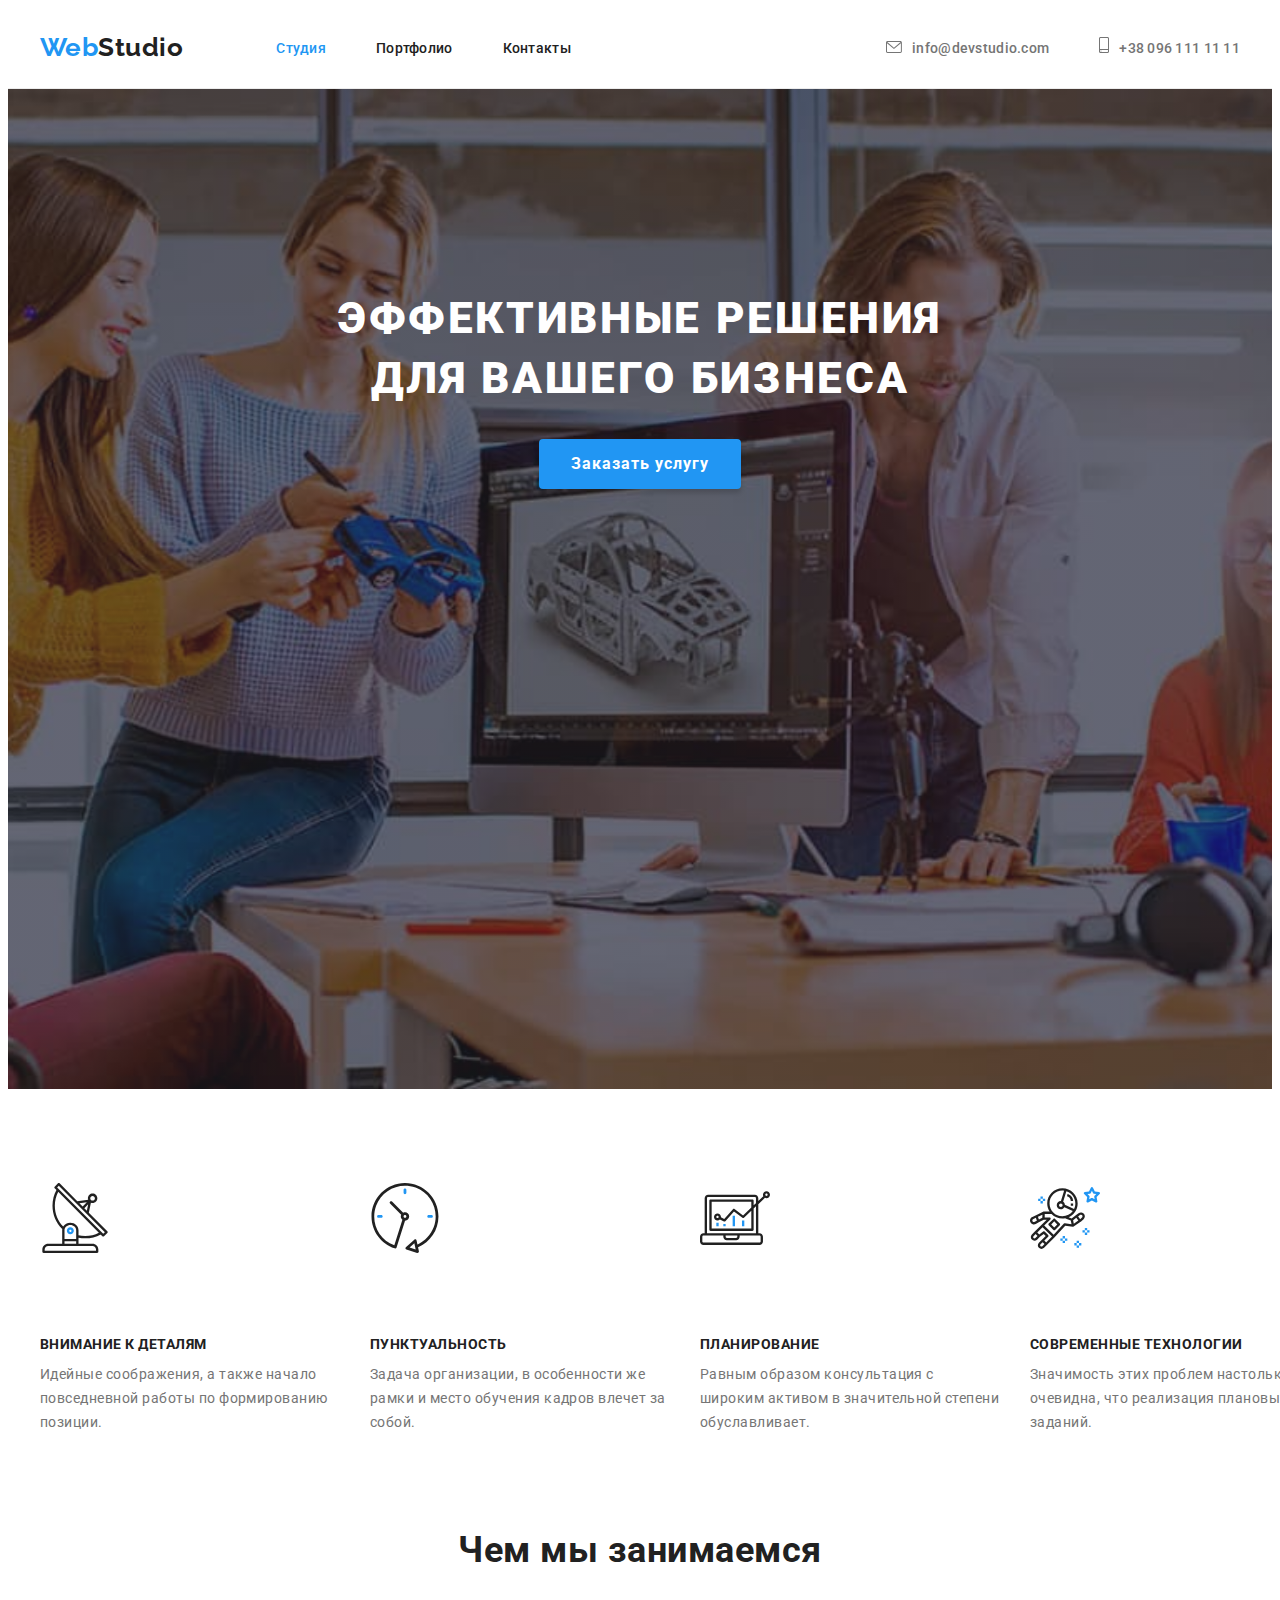
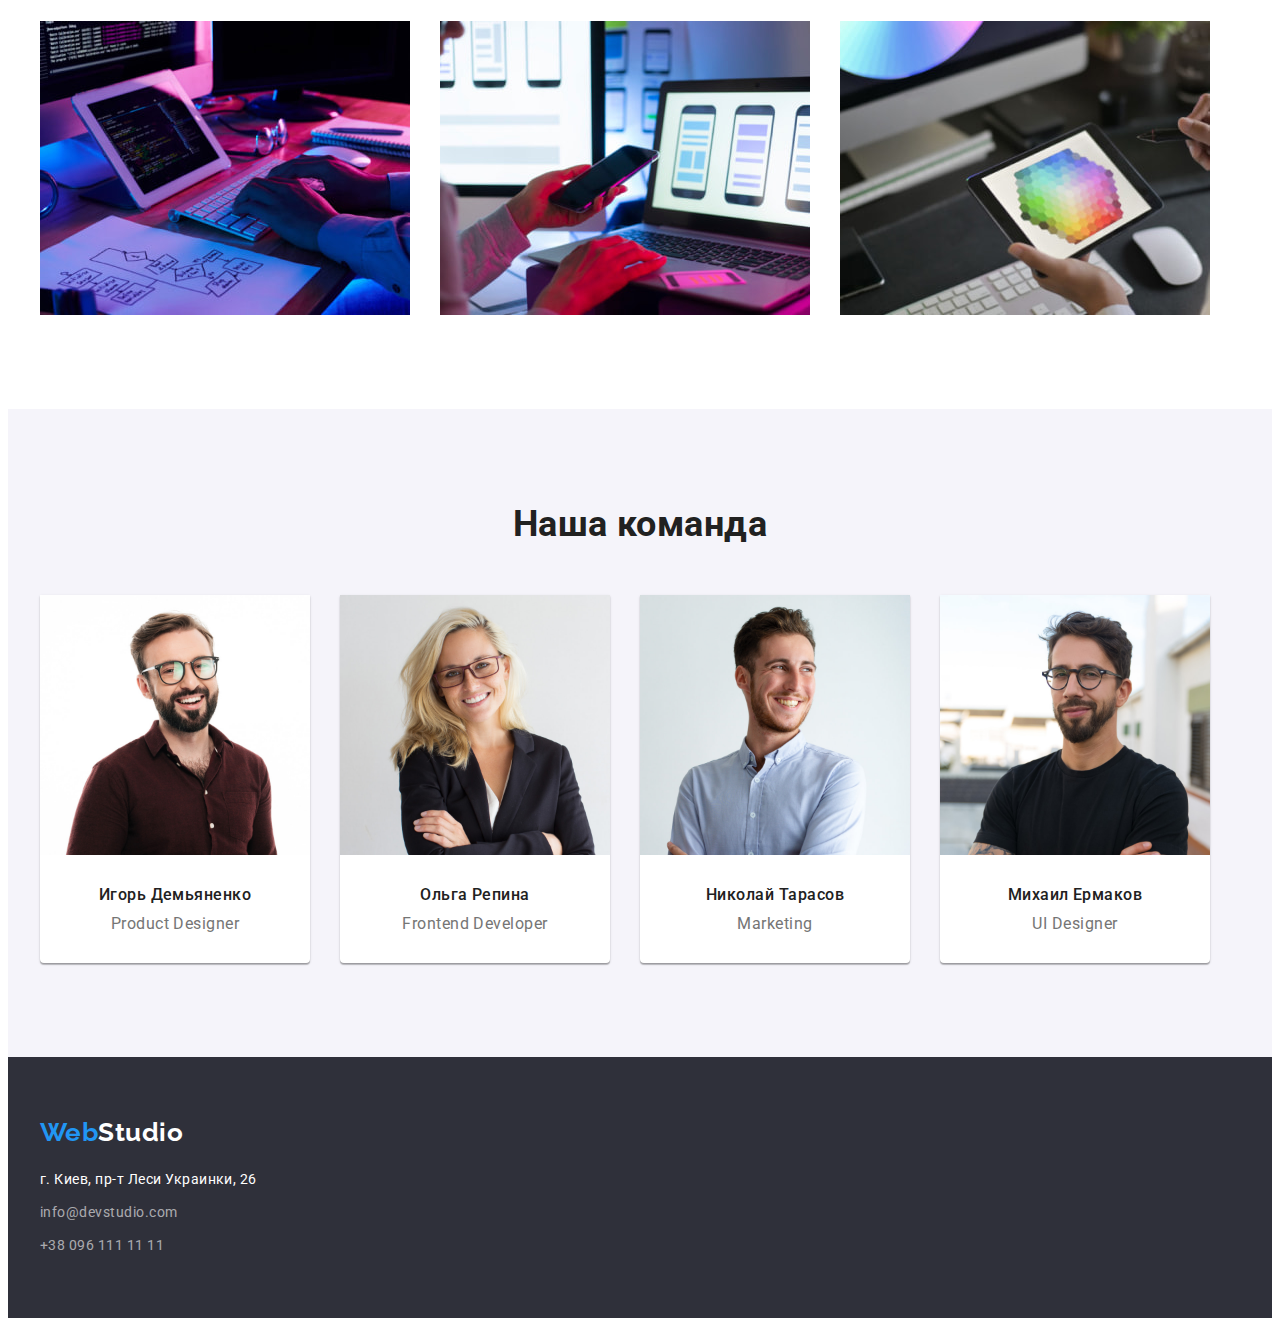
==== index.html @ 25678c95 "add: svg advant" ====
<!DOCTYPE html>
<html lang="ru">
  <head>
    <meta charset="UTF-8" />
    <meta http-equiv="X-UA-Compatible" content="IE=edge" />
    <meta name="viewport" content="width=device-width, initial-scale=1.0" />
    <title>WebStudio</title>
    <link rel="preconnect" href="https://fonts.googleapis.com" />
    <link rel="preconnect" href="https://fonts.gstatic.com" crossorigin />
    <link
      href="https://fonts.googleapis.com/css2?family=Raleway:wght@700&family=Roboto:wght@400;500;700;900&display=swap"
      rel="stylesheet"
    />
    <link
      rel="stylesheet"
      href="https://cdnjs.cloudflare.com/ajax/libs/modern-normalize/1.1.0/modern-normalize.min.css"
      integrity="sha512-wpPYUAdjBVSE4KJnH1VR1HeZfpl1ub8YT/NKx4PuQ5NmX2tKuGu6U/JRp5y+Y8XG2tV+wKQpNHVUX03MfMFn9Q=="
      crossorigin="anonymous"
      referrerpolicy="no-referrer"
    />
    <link rel="stylesheet" href="./css/styles.css" />
  </head>

  <body>
    <!--Шапка сайта-->
    <header class="header">
      <div class="container header-wrap">
        <nav class="nav">
          <a href="./index.html" class="nav-logo logo link" lang="en"
            >Web<span class="logo-header">Studio</span></a
          >
          <ul class="nav-list list">
            <li class="nav-item">
              <a href="./index.html" class="nav-link current link">Студия</a>
            </li>
            <li class="nav-item">
              <a href="./portfolio.html" class="nav-link link">Портфолио</a>
            </li>
            <li class="nav-item">
              <a href="" class="nav-link link">Контакты</a>
            </li>
          </ul>
        </nav>
        <ul class="header-list list">
          <li class="header-item">
            <a href="mailto:info@devstudio.com" class="nav-link link"
              >
              <svg class="icon-header-contact" width="16" height="12">
                <use href="./images/symbol-defs.svg#icon-envelope"></use>
              </svg>info@devstudio.com</a
            >
          </li>
          <li class="header-item">
            <a href="tel:+380961111111" class="nav-link link"
              >
              <svg class="icon-header-contact" width="10" height="16">
                <use href="./images/symbol-defs.svg#icon-smartphone"></use>
              </svg>+38 096 111 11 11</a
            >
          </li>
        </ul>
      </div>
    </header>

    <main>
      <!--Герой-->
      <section class="hero">
        <div class="container">
          <h1 class="hero-title">Эффективные решения для вашего бизнеса</h1>
          <button class="hero-btn" type="button">Заказать услугу</button>
        </div>
      </section>
      <!--Секция Наши преимущества-->
      <section class="advant section">
        <div class="container">
          <h2 class="visually-hidden">Наши преимущества</h2>
          <ul class="list advant-list">
            <li class="advant-item">
              <div class="advant-icon">
                <svg>
                  <use href="./images/symbol-defs.svg#icon-antenna" width="70" height="70"></use>
                </svg>
              </div>
              <h3 class="advant-subtitle">Внимание к деталям</h3>
              <p class="advant-text text">
                Идейные соображения, а также начало повседневной работы по
                формированию позиции.
              </p>
            </li>
            <li class="advant-item">
              <div>
                <svg>
                  <use href="./images/symbol-defs.svg#icon-clock" width="70" height="70"></use>
                </svg>
              </div>
              <h3 class="advant-subtitle">Пунктуальность</h3>
              <p class="advant-text text">
                Задача организации, в особенности же рамки и место обучения
                кадров влечет за собой.
              </p>
            </li>
            <li class="advant-item">
              <div>
                <svg>
                  <use href="./images/symbol-defs.svg#icon-diagram" width="70" height="70"></use>
                </svg>
              </div>
              <h3 class="advant-subtitle">Планирование</h3>
              <p class="advant-text text">
                Равным образом консультация с широким активом в значительной
                степени обуславливает.
              </p>
            </li>
            <li class="advant-item">
              <div>
                <svg>
                  <use href="./images/symbol-defs.svg#icon-astronaut" width="70" height="70"></use>
                </svg>
              </div>
              <h3 class="advant-subtitle">Современные технологии</h3>
              <p class="advant-text text">
                Значимость этих проблем настолько очевидна, что реализация
                плановых заданий.
              </p>
            </li>
          </ul>
        </div>
      </section>
      <!--Секция чем мы занимаемся-->
      <section class="about-section section">
        <div class="container">
          <h2 class="title">Чем мы занимаемся</h2>
          <ul class="about-list list">
            <li class="about-item">
              <img
                src="./images/img1.jpg"
                alt="Мужчина печатает на клавиатуре"
                width="370"
              />
            </li>
            <li class="about-item">
              <img
                src="./images/img2.jpg"
                alt="Женщина держит в руках телефон"
                width="370"
              />
            </li>
            <li class="about-item">
              <img
                src="./images/img3.jpg"
                alt="Мужчина держит в руках планшет"
                width="370"
              />
            </li>
          </ul>
        </div>
      </section>
      <!--Секция наша команда-->
      <section class="team section">
        <div class="container">
          <h2 class="title">Наша команда</h2>
          <ul class="team-list list">
            <li class="team-item">
              <img
                src="./images/teamphoto1.jpg"
                alt="Игорь Демьяненко"
                width="270"
              />
              <div class="team-item-content">
                <h3 class="team-user">Игорь Демьяненко</h3>
                <p class="team-desc" lang="en">Product Designer</p>
              </div>
            </li>
            <li class="team-item">
              <img
                src="./images/teamphoto2.jpg"
                alt="Ольга Репина"
                width="270"
              />
              <div class="team-item-content">
                <h3 class="team-user">Ольга Репина</h3>
                <p class="team-desc" lang="en">Frontend Developer</p>
              </div>
            </li>
            <li class="team-item">
              <img
                src="./images/teamphoto3.jpg"
                alt="Николай Тарасов"
                width="270"
              />
              <div class="team-item-content">
                <h3 class="team-user">Николай Тарасов</h3>
                <p class="team-desc" lang="en">Marketing</p>
              </div>
            </li>
            <li class="team-item">
              <img
                src="./images/teamphoto4.jpg"
                alt="Михаил Ермаков"
                width="270"
              />
              <div class="team-item-content">
                <h3 class="team-user">Михаил Ермаков</h3>
                <p class="team-desc" lang="en">UI Designer</p>
              </div>
            </li>
          </ul>
        </div>
      </section>
    </main>
    <!--Футер-->
    <footer class="footer">
      <div class="container">
        <a href="./index.html" class="footer-logo logo link"
          >Web<span class="logo-footer">Studio</span></a
        >
        <address>
          <ul class="text list">
            <li class="footer-item">
              <a
                href="https://goo.gl/maps/BZQKdsraXfpykEwU6"
                target="_blank"
                class="footer-link link"
                >г. Киев, пр-т Леси Украинки, 26</a
              >
            </li>
            <li class="footer-item">
              <a
                href="mailto:info@devstudio.com"
                class="footer-link-contact link"
                >info@devstudio.com</a
              >
            </li>
            <li class="footer-item">
              <a href="tel:+380961111111" class="footer-link-contact link"
                >+38 096 111 11 11</a
              >
            </li>
          </ul>
        </address>
      </div>
    </footer>
  </body>
</html>
---- css/styles.css ----
:root {
  --backgraund-first-color: #2f303a;
  --background-second-color: #f5f4fa;
  --white-color: #ffffff;
  --fist-text-color: #212121;
  --second-text-color: #757575;
  --accent-color: #2196f3;
}

p,
h1,
h2,
h3,
h4,
h5,
h6 {
  margin: 0;
}

ul {
  margin: 0;
  padding: 0;
}

img {
  display: block;
}

body {
  font-family: "Roboto", sans-serif;
  color: var(--fist-text-color);
  background: var(--white-color);
  letter-spacing: 0.03em;
}
.container {
  width: 1200px;
  padding-left: 15px;
  padding-right: 15px;
  margin-left: auto;
  margin-right: auto;
}
.section {
  padding-top: 94px;
  padding-bottom: 94px;
}
.visually-hidden {
  position: absolute;
  white-space: nowrap;
  width: 1px;
  height: 1px;
  overflow: hidden;
  border: 0;
  padding: 0;
  clip: rect(0 0 0 0);
  clip-path: inset(50%);
  margin: -1px;
}
.list {
  list-style: none;
}
.link {
  text-decoration: none;
}
.text {
  font-weight: 400;
  line-height: 1.71;
  font-size: 14px;
}

/*----HEADER---- */
.header {
  padding-top: 24px;
  padding-bottom: 25px;
  border-bottom: 1px solid #ececec;
}
.header-wrap,
.nav,
.advant-list,
.about-list,
.team-list {
  display: flex;
}
.logo {
  font-family: "Raleway", sans-serif;
  font-weight: 700;
  font-size: 26px;
  line-height: 1.19;
  color: var(--accent-color);
}
.nav-logo {
  margin-right: 93px;
}
.logo-header {
  color: var(--fist-text-color);
}
.nav-link.current,
.nav-link:hover,
.nav-link:focus,
.footer-link:hover,
.footer-link:focus,
.footer-link-contact:hover,
.footer-link-contact:focus {
  color: var(--accent-color);
}
.nav-list {
  color: var(--fist-text-color);
  display: flex;
  align-items: center;
}
.nav-item + .nav-item {
  margin-left: 50px;
}
.header-item:not(:last-child) {
  margin-right: 50px;
}
.nav-link {
  font-weight: 500;
  line-height: 1.15;
  font-size: 14px;
  letter-spacing: 0.02em;
  color: currentColor;
  padding-top: 32px;
  padding-bottom: 32px;
}
.icon-header-contact {
  margin-right: 10px;
  fill: currentColor;
}
.header-list {
  color: var(--second-text-color);
  display: flex;
  margin-left: auto;
  align-items: center;
}

/* ----HERO---- */
.hero {
  max-width: 1600px;
  min-height: 600px;
  padding-top: 200px;
  padding-bottom: 200px;
  background: var(--backgraund-first-color);
  background-image: linear-gradient(
      to right,
      rgba(47, 48, 58, 0.4),
      rgba(47, 48, 58, 0.4)
    ),
    url(../images/headerimg.jpg);
  background-repeat: no-repeat;
  background-position: center;
  background-size: cover;
}
.hero-title {
  font-weight: 900;
  font-size: 44px;
  line-height: 1.36;
  text-align: center;
  letter-spacing: 0.06em;
  text-transform: uppercase;
  color: var(--white-color);
  max-width: 696px;
  margin-bottom: 30px;
  margin-right: auto;
  margin-left: auto;
}
.hero-btn {
  display: block;
  font-family: inherit;
  font-weight: 700;
  font-size: 16px;
  line-height: 1.88;
  letter-spacing: 0.06em;
  background: var(--accent-color);
  color: var(--white-color);
  cursor: pointer;
  border: none;
  box-shadow: 0px 4px 4px rgba(0, 0, 0, 0.15);
  border-radius: 4px;
  padding: 10px 32px;
  margin: 0 auto;
}

/* ----ADVANT---- */
.advant-item:not(:last-child),
.about-item:not(:last-child),
.team-item:not(:last-child) {
  margin-right: 30px;
}
.advant-item {
  flex-basis: calc((100% - 120px) / 4);
}
.advant-subtitle {
  font-weight: 700;
  line-height: 1.14;
  font-size: 14px;
  text-transform: uppercase;
  color: var(--fist-text-color);
  margin-bottom: 10px;
}
.advant-text {
  color: var(--second-text-color);
}

/* ----ABOUT---- */
.about-section {
  padding-top: 0;
}
.title {
  font-weight: 700;
  font-size: 36px;
  line-height: 1.17;
  text-align: center;
  color: var(--fist-text-color);
  margin-bottom: 50px;
}
.about-item {
  flex-basis: calc((100% - 90px) / 3);
}

/* ----TEAM---- */
.team {
  background-color: var(--background-second-color);
}
.team-item {
  background: var(--white-color);
  flex-basis: calc((100% - 120px) / 4);
  box-shadow: 0px 1px 3px rgba(0, 0, 0, 0.12), 0px 1px 1px rgba(0, 0, 0, 0.14),
    0px 2px 1px rgba(0, 0, 0, 0.2);
  border-radius: 0px 0px 4px 4px;
}
.team-item-content {
  padding-top: 30px;
  padding-bottom: 30px;
}
.team-user {
  font-weight: 500;
  font-size: 16px;
  line-height: 1.19;
  text-align: center;
  color: var(--fist-text-color);
  margin-bottom: 10px;
}
.team-desc {
  font-size: 16px;
  line-height: 1.19;
  text-align: center;
  color: var(--second-text-color);
}
/* ----FOOTER---- */
.footer {
  background-color: var(--backgraund-first-color);
  padding-top: 60px;
  padding-bottom: 60px;
}
.footer-logo {
  display: block;
  margin-bottom: 20px;
}
.logo-footer,
.footer-link {
  color: var(--white-color);
  font-style: normal;
}
.footer-link,
.footer-link-contact {
  font-size: 14px;
  line-height: 1.71;
}
.footer-link-contact {
  font-style: normal;
  color: rgba(255, 255, 255, 0.6);
}
.footer-item:not(:last-child) {
  margin-bottom: 9px;
}
/* ----PORTFOLIO---- */
.portfolio-list {
  display: flex;
  justify-content: center;
  margin-bottom: 50px;
}
.portfolio-item:not(:last-child) {
  margin-right: 8px;
}
.portfolio-btn {
  font-family: inherit;
  font-weight: 500;
  font-size: 16px;
  line-height: 1.62;
  text-align: center;
  color: var(--fist-text-color);
  background-color: var(--background-second-color);
  cursor: pointer;
  border: none;
  border-radius: 4px;
  padding: 6px 22px;
}
.portfolio-btn:hover,
.portfolio-btn:focus {
  background-color: var(--accent-color);
  color: var(--white-color);
  box-shadow: 0px 3px 1px rgba(0, 0, 0, 0.1), 0px 1px 2px rgba(0, 0, 0, 0.08),
    0px 2px 2px rgba(0, 0, 0, 0.12);
  border-radius: 4px;
}
/* ----GALLERY---- */
.gallery-list {
  display: flex;
  flex-wrap: wrap;
  margin-top: -30px;
  margin-right: -30px;
}
.gallery-item {
  margin-top: 30px;
  margin-right: 30px;
  flex-basis: calc((100% - 90px) / 3);
}
.gallery-item-content {
  padding: 20px 24px;
  border: 1px solid #eeeeee;
  border-top: none;
}
.gallery-title {
  font-weight: 700;
  font-size: 18px;
  line-height: 2;
  letter-spacing: 0.06em;
  color: var(--fist-text-color);
  margin-bottom: 4px;
}
.gallery-desc {
  font-size: 16px;
  line-height: 1.87;
  color: var(--second-text-color);
}
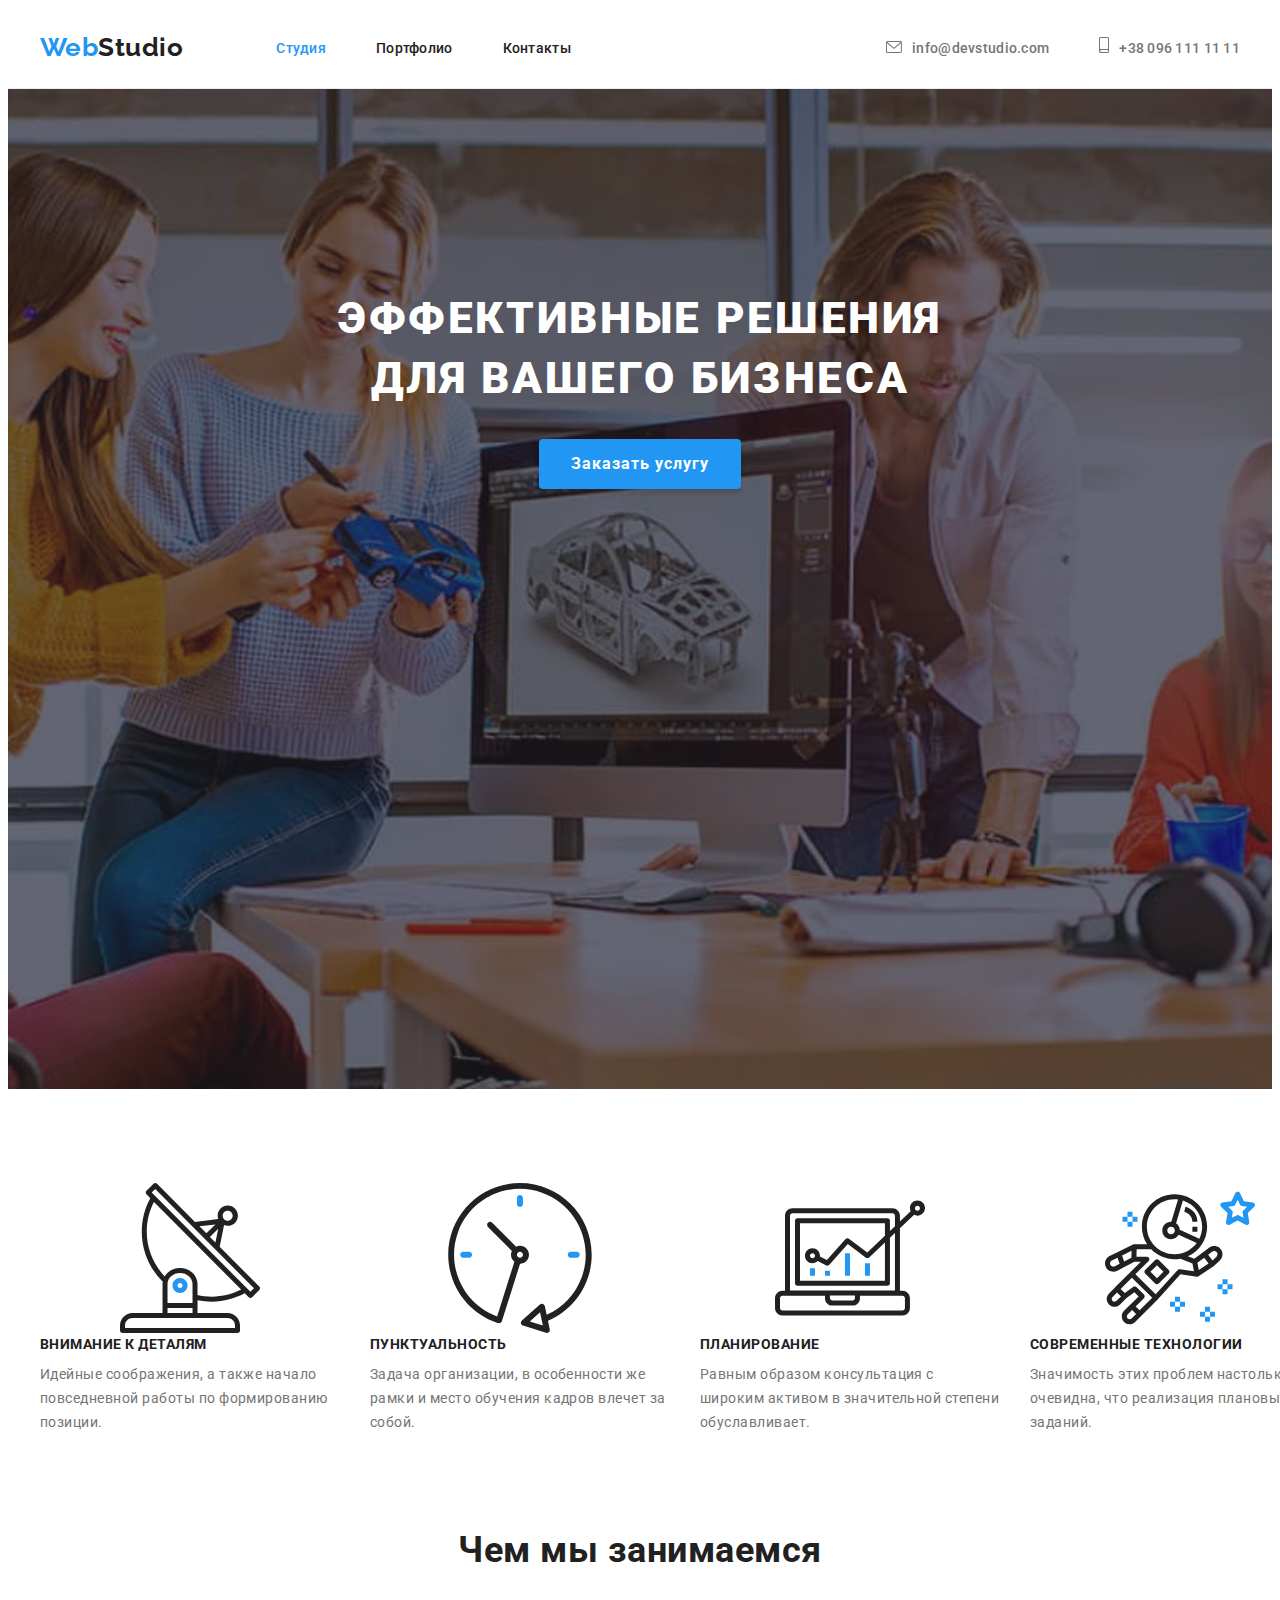
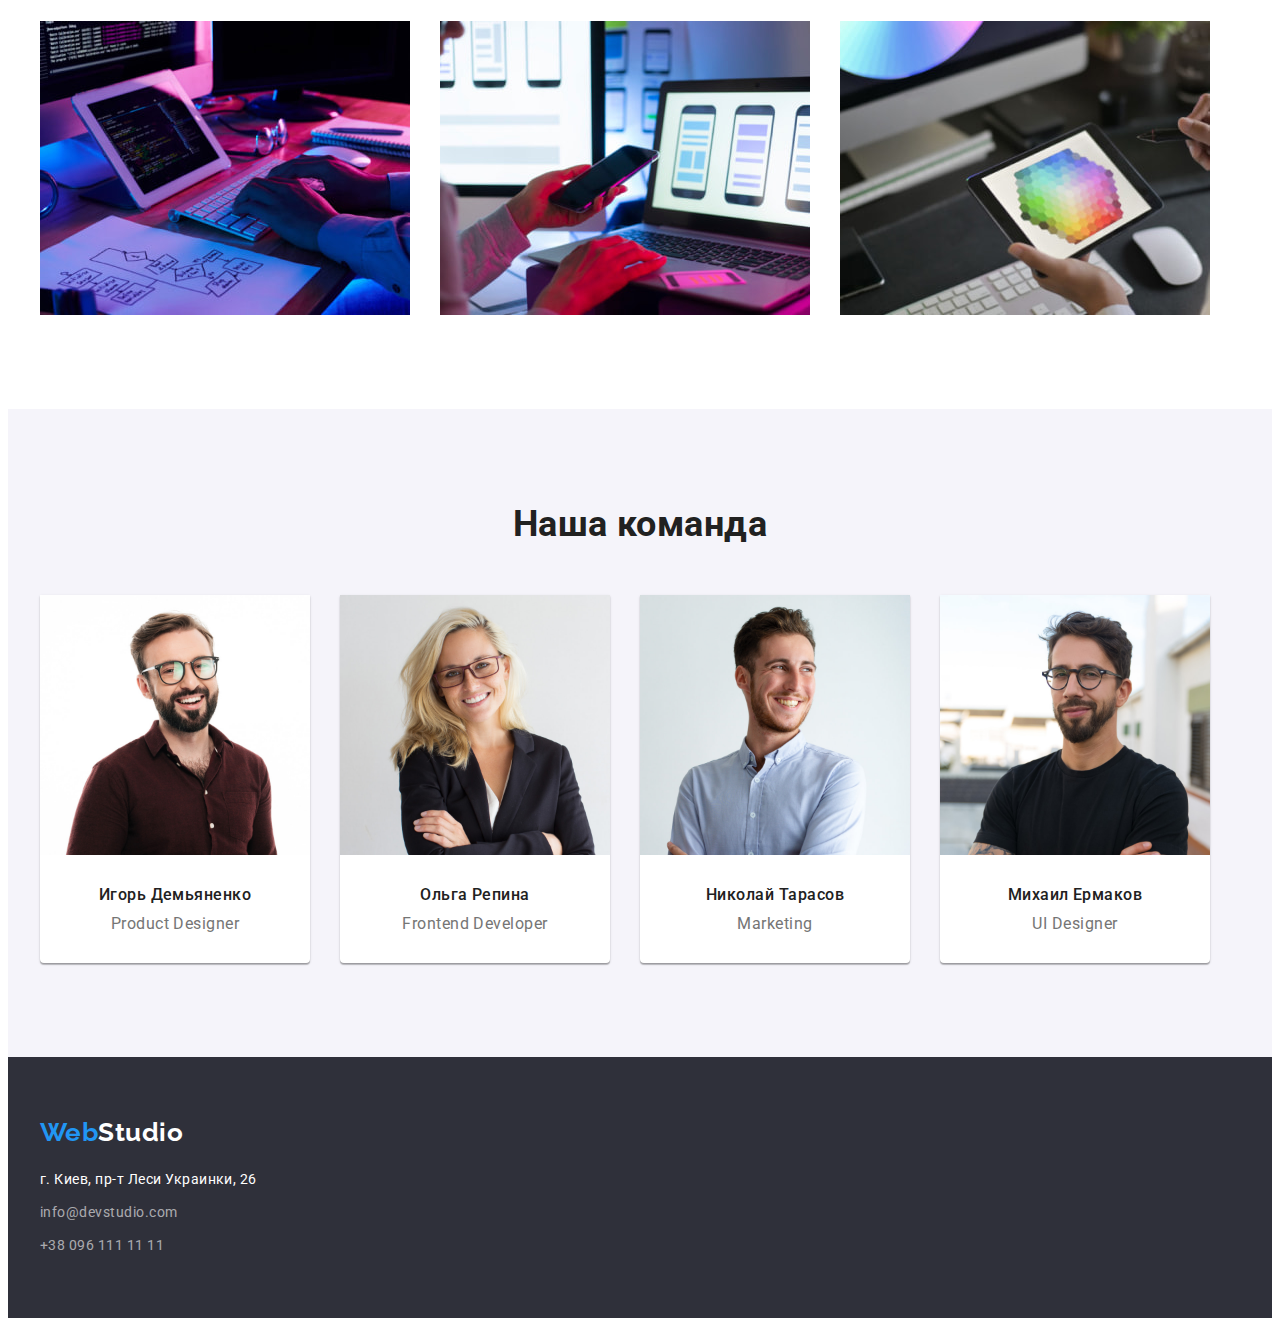
==== commit bf40e9db: "upd styles advant" ====
--- a/index.html
+++ b/index.html
@@ -46,7 +46,7 @@
             <a href="mailto:info@devstudio.com" class="nav-link link"
               >
               <svg class="icon-header-contact" width="16" height="12">
-                <use href="./images/symbol-defs.svg#icon-envelope"></use>
+                <use href="./images/icons.svg#icon-envelope"></use>
               </svg>info@devstudio.com</a
             >
           </li>
@@ -54,7 +54,7 @@
             <a href="tel:+380961111111" class="nav-link link"
               >
               <svg class="icon-header-contact" width="10" height="16">
-                <use href="./images/symbol-defs.svg#icon-smartphone"></use>
+                <use href="./images/icons.svg#icon-smartphone"></use>
               </svg>+38 096 111 11 11</a
             >
           </li>
@@ -76,9 +76,9 @@
           <h2 class="visually-hidden">Наши преимущества</h2>
           <ul class="list advant-list">
             <li class="advant-item">
-              <div class="advant-icon">
-                <svg>
-                  <use href="./images/symbol-defs.svg#icon-antenna" width="70" height="70"></use>
+              <div class="advant-icon-thumb">
+                <svg class="advant-icon">
+                  <use href="./images/icons.svg#icon-antenna"></use>
                 </svg>
               </div>
               <h3 class="advant-subtitle">Внимание к деталям</h3>
@@ -88,9 +88,9 @@
               </p>
             </li>
             <li class="advant-item">
-              <div>
-                <svg>
-                  <use href="./images/symbol-defs.svg#icon-clock" width="70" height="70"></use>
+              <div class="advant-icon-thumb">
+                <svg class="advant-icon">
+                  <use href="./images/icons.svg#icon-clock"></use>
                 </svg>
               </div>
               <h3 class="advant-subtitle">Пунктуальность</h3>
@@ -100,9 +100,9 @@
               </p>
             </li>
             <li class="advant-item">
-              <div>
-                <svg>
-                  <use href="./images/symbol-defs.svg#icon-diagram" width="70" height="70"></use>
+              <div class="advant-icon-thumb">
+                <svg class="advant-icon">
+                  <use href="./images/icons.svg#icon-diagram"></use>
                 </svg>
               </div>
               <h3 class="advant-subtitle">Планирование</h3>
@@ -112,9 +112,9 @@
               </p>
             </li>
             <li class="advant-item">
-              <div>
-                <svg>
-                  <use href="./images/symbol-defs.svg#icon-astronaut" width="70" height="70"></use>
+              <div class="advant-icon-thumb">
+                <svg class="advant-icon">
+                  <use href="./images/icons.svg#icon-astronaut"></use>
                 </svg>
               </div>
               <h3 class="advant-subtitle">Современные технологии</h3>
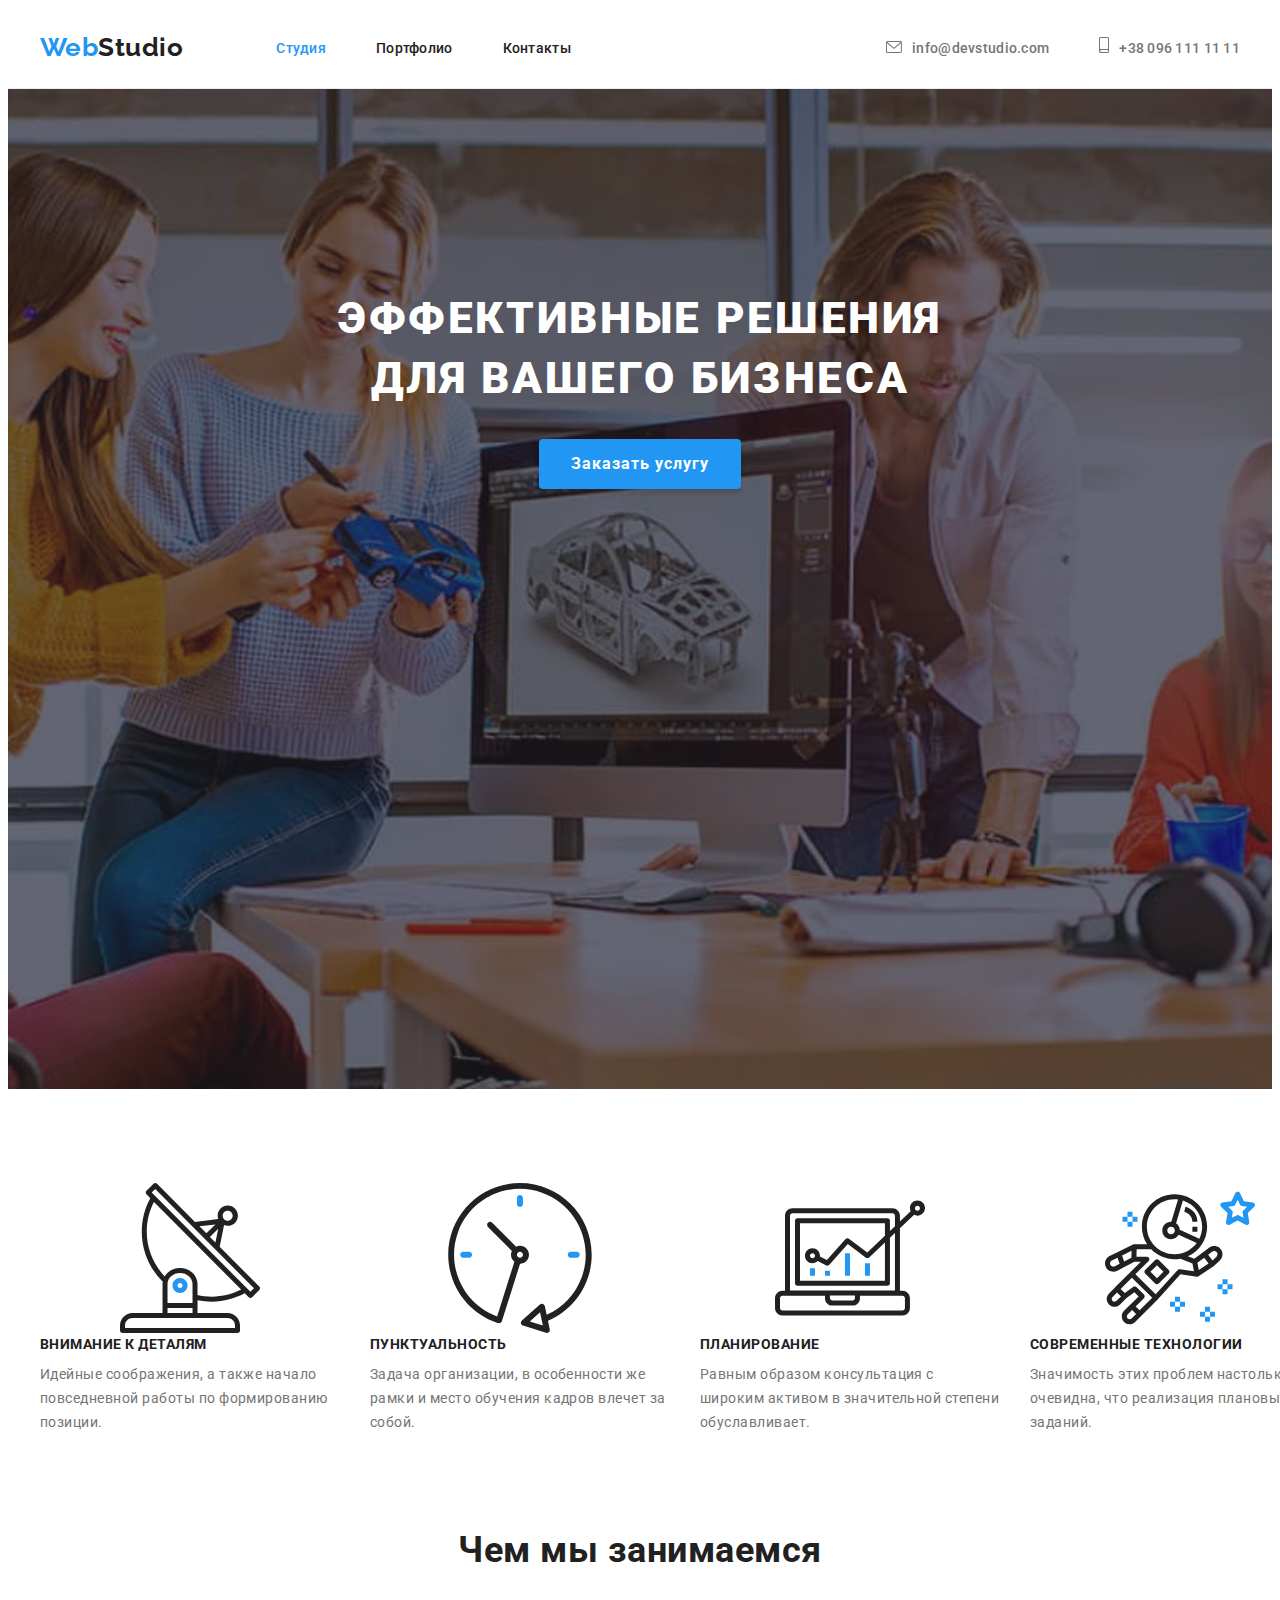
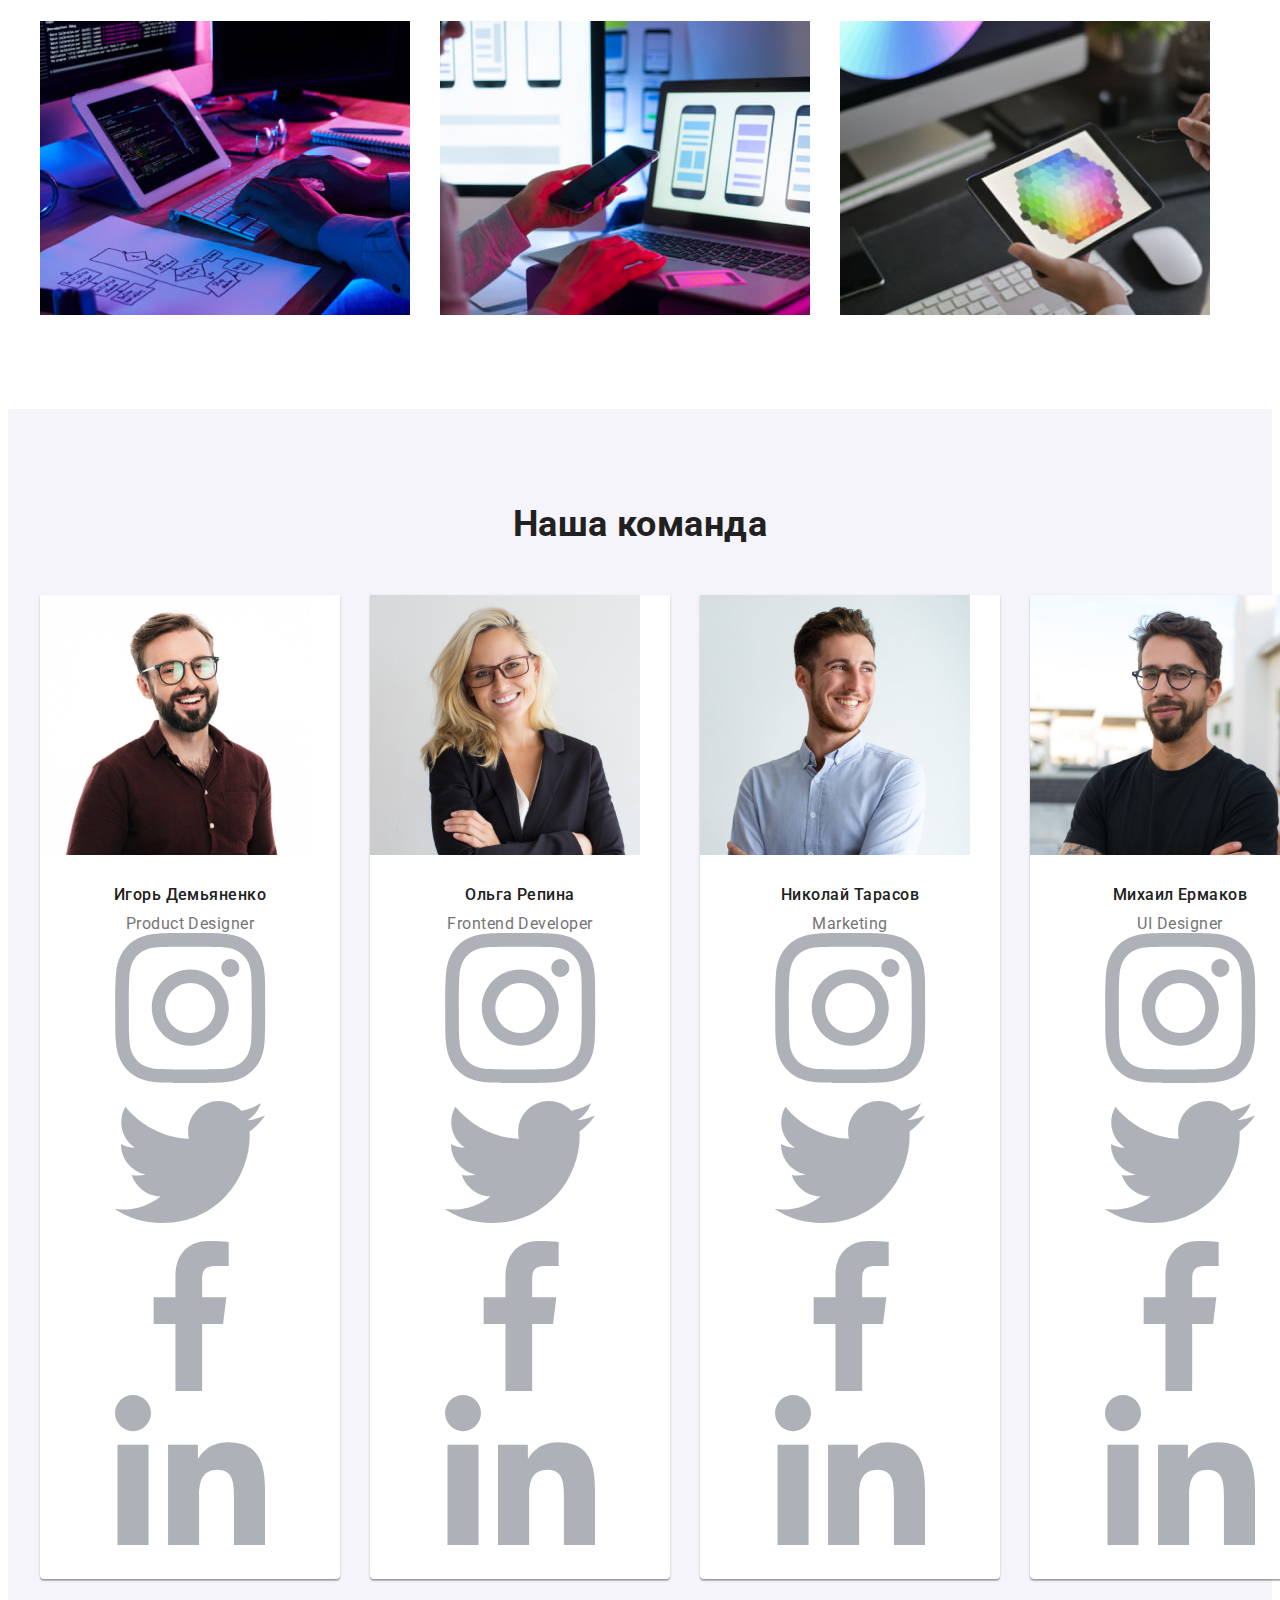
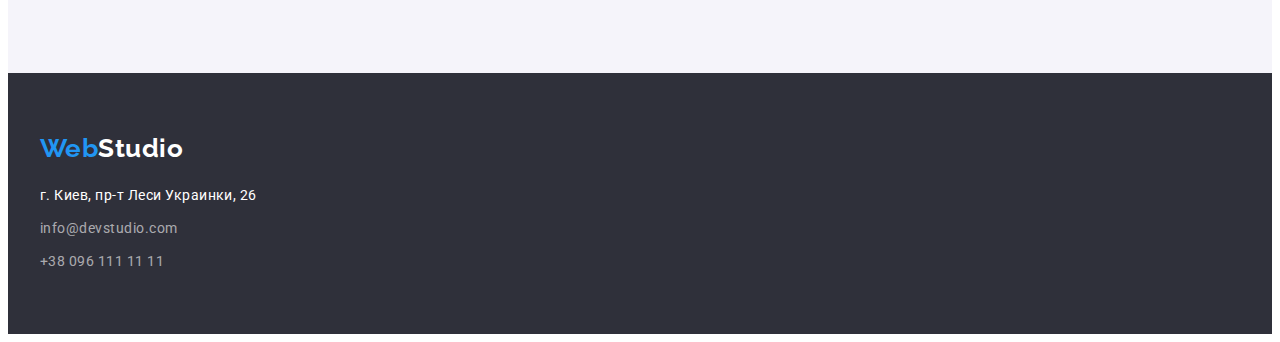
==== commit 6b0a5b67: "upd styles advant" ====
--- a/index.html
+++ b/index.html
@@ -169,6 +169,36 @@
               <div class="team-item-content">
                 <h3 class="team-user">Игорь Демьяненко</h3>
                 <p class="team-desc" lang="en">Product Designer</p>
+                <ul class="team-list-soc list">
+                  <li>
+                    <a href="">
+                      <svg class="team-icon">
+                        <use href="./images/icons.svg#icon-instagram"></use>
+                      </svg>
+                    </a>
+                  </li>
+                  <li>
+                    <a href="">
+                      <svg class="team-icon">
+                        <use href="./images/icons.svg#icon-twitter"></use>
+                      </svg>
+                    </a>
+                  </li>
+                  <li>
+                    <a href="">
+                      <svg class="team-icon">
+                        <use href="./images/icons.svg#icon-facebook"></use>
+                      </svg>
+                    </a>
+                  </li>
+                  <li>
+                    <a href="">
+                      <svg class="team-icon">
+                        <use href="./images/icons.svg#icon-linkedin"></use>
+                      </svg>
+                    </a>
+                  </li>
+                </ul>
               </div>
             </li>
             <li class="team-item">
@@ -180,6 +210,36 @@
               <div class="team-item-content">
                 <h3 class="team-user">Ольга Репина</h3>
                 <p class="team-desc" lang="en">Frontend Developer</p>
+                <ul class="team-list-soc list">
+                  <li>
+                    <a href="">
+                      <svg class="team-icon">
+                        <use href="./images/icons.svg#icon-instagram"></use>
+                      </svg>
+                    </a>
+                  </li>
+                  <li>
+                    <a href="">
+                      <svg class="team-icon">
+                        <use href="./images/icons.svg#icon-twitter"></use>
+                      </svg>
+                    </a>
+                  </li>
+                  <li>
+                    <a href="">
+                      <svg class="team-icon">
+                        <use href="./images/icons.svg#icon-facebook"></use>
+                      </svg>
+                    </a>
+                  </li>
+                  <li>
+                    <a href="">
+                      <svg class="team-icon">
+                        <use href="./images/icons.svg#icon-linkedin"></use>
+                      </svg>
+                    </a>
+                  </li>
+                </ul>
               </div>
             </li>
             <li class="team-item">
@@ -191,6 +251,36 @@
               <div class="team-item-content">
                 <h3 class="team-user">Николай Тарасов</h3>
                 <p class="team-desc" lang="en">Marketing</p>
+                <ul class="team-list-soc list">
+                  <li>
+                    <a href="">
+                      <svg class="team-icon">
+                        <use href="./images/icons.svg#icon-instagram"></use>
+                      </svg>
+                    </a>
+                  </li>
+                  <li>
+                    <a href="">
+                      <svg class="team-icon">
+                        <use href="./images/icons.svg#icon-twitter"></use>
+                      </svg>
+                    </a>
+                  </li>
+                  <li>
+                    <a href="">
+                      <svg class="team-icon">
+                        <use href="./images/icons.svg#icon-facebook"></use>
+                      </svg>
+                    </a>
+                  </li>
+                  <li>
+                    <a href="">
+                      <svg class="team-icon">
+                        <use href="./images/icons.svg#icon-linkedin"></use>
+                      </svg>
+                    </a>
+                  </li>
+                </ul>
               </div>
             </li>
             <li class="team-item">
@@ -202,6 +292,36 @@
               <div class="team-item-content">
                 <h3 class="team-user">Михаил Ермаков</h3>
                 <p class="team-desc" lang="en">UI Designer</p>
+                <ul class="team-list-soc list">
+                  <li>
+                    <a href="">
+                      <svg class="team-icon">
+                        <use href="./images/icons.svg#icon-instagram"></use>
+                      </svg>
+                    </a>
+                  </li>
+                  <li>
+                    <a href="">
+                      <svg class="team-icon">
+                        <use href="./images/icons.svg#icon-twitter"></use>
+                      </svg>
+                    </a>
+                  </li>
+                  <li>
+                    <a href="">
+                      <svg class="team-icon">
+                        <use href="./images/icons.svg#icon-facebook"></use>
+                      </svg>
+                    </a>
+                  </li>
+                  <li>
+                    <a href="">
+                      <svg class="team-icon">
+                        <use href="./images/icons.svg#icon-linkedin"></use>
+                      </svg>
+                    </a>
+                  </li>
+                </ul>
               </div>
             </li>
           </ul>
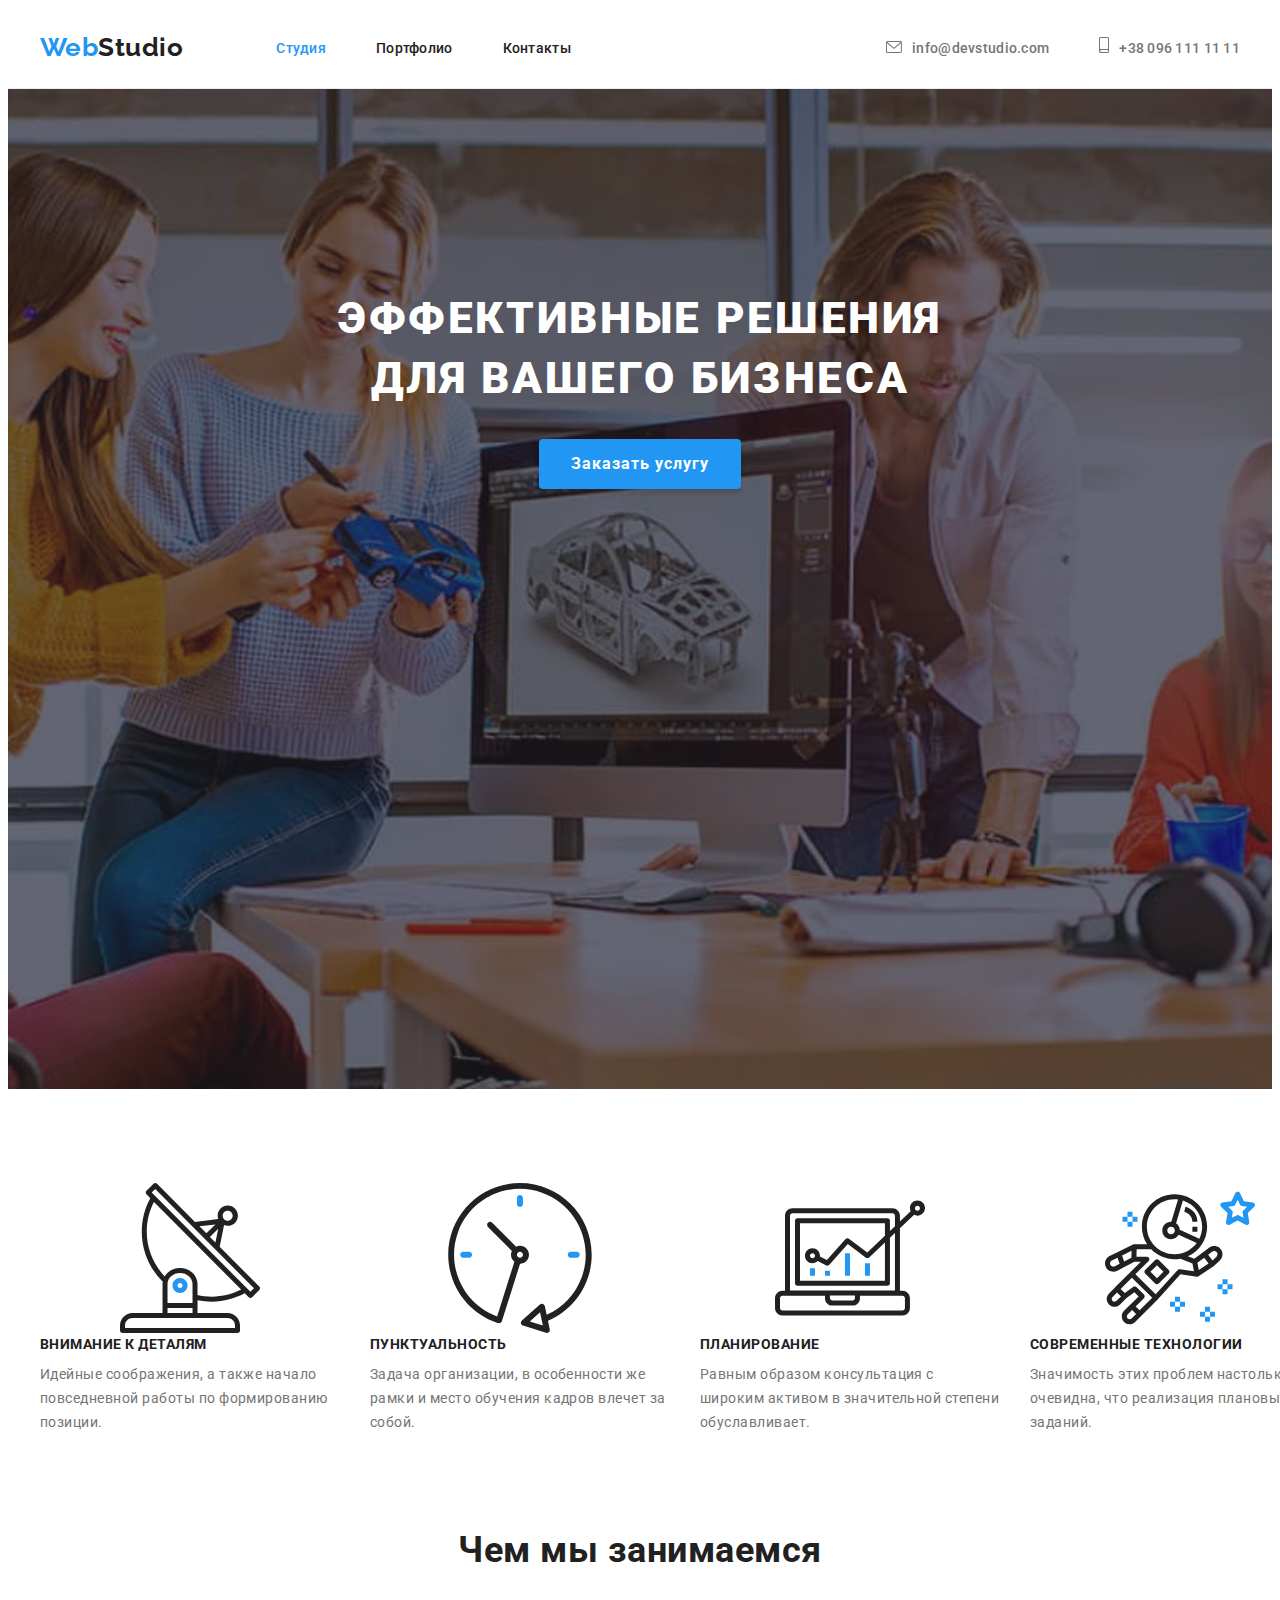
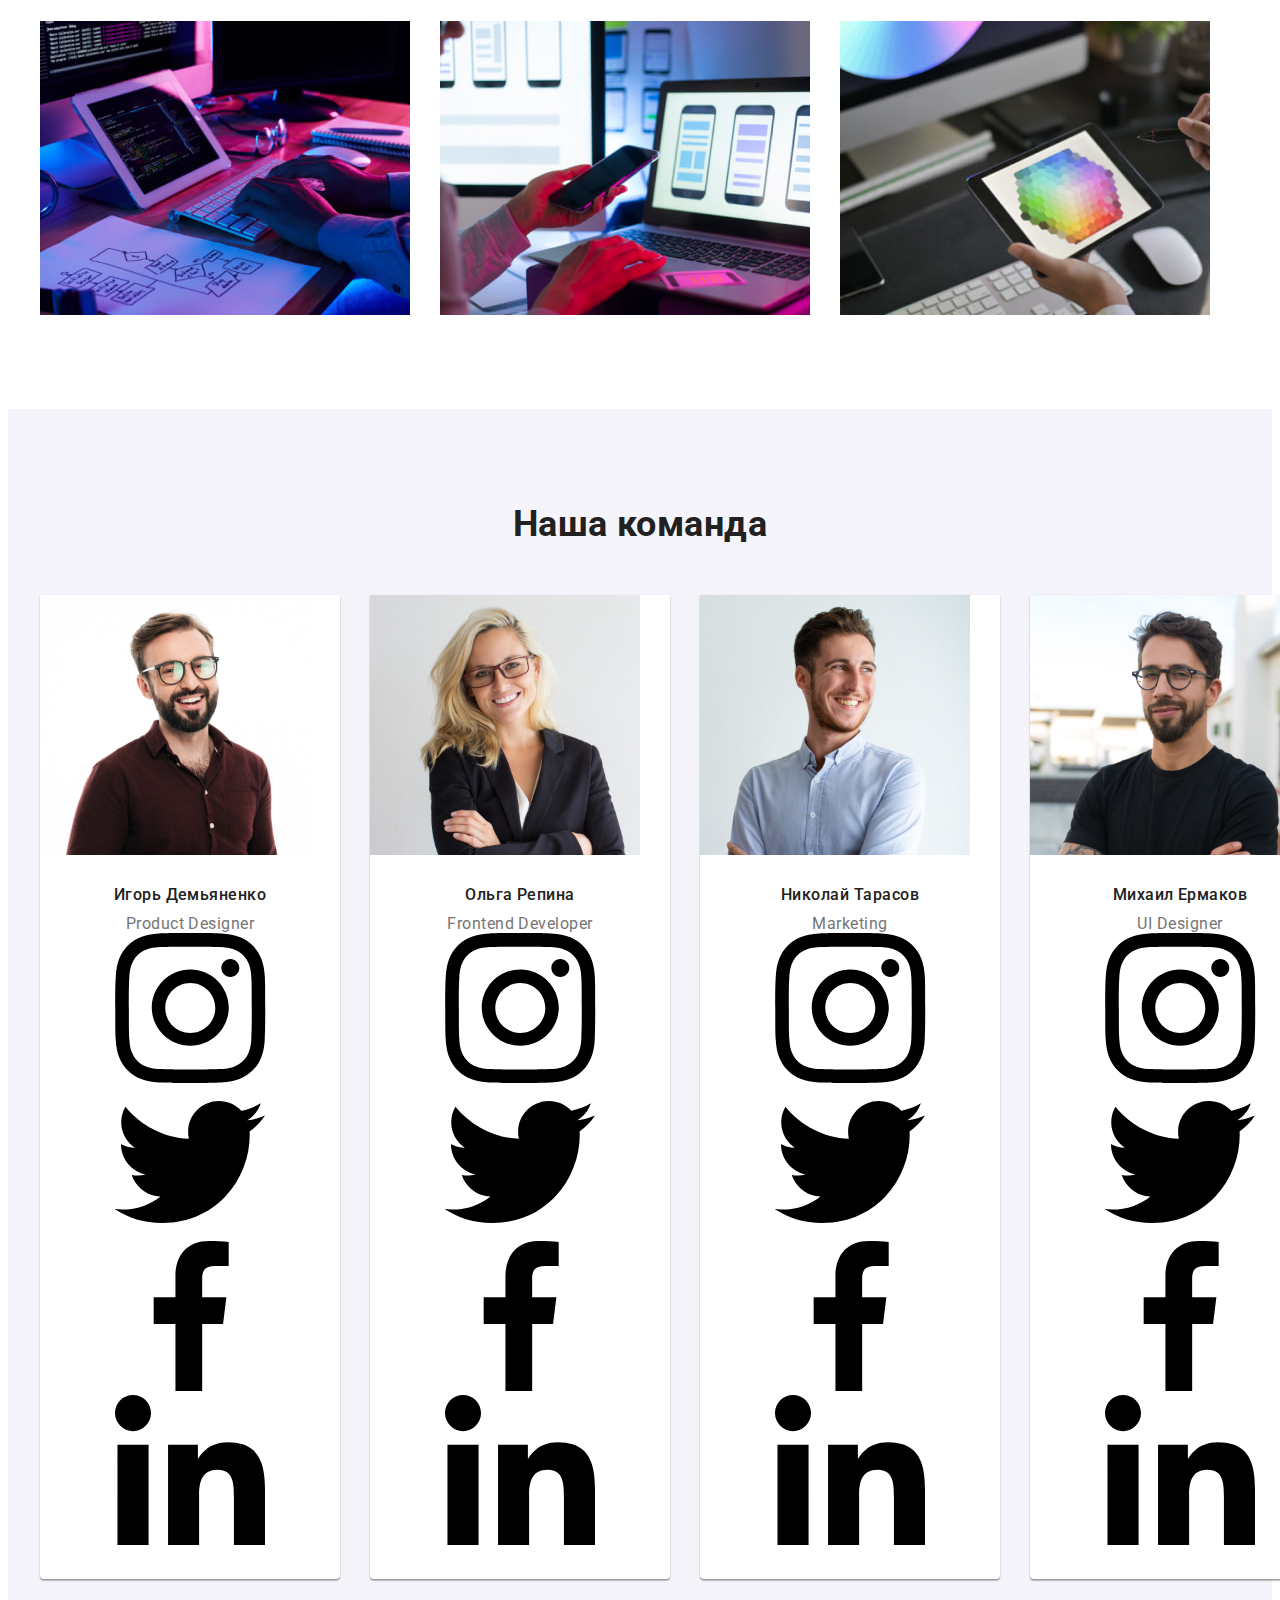
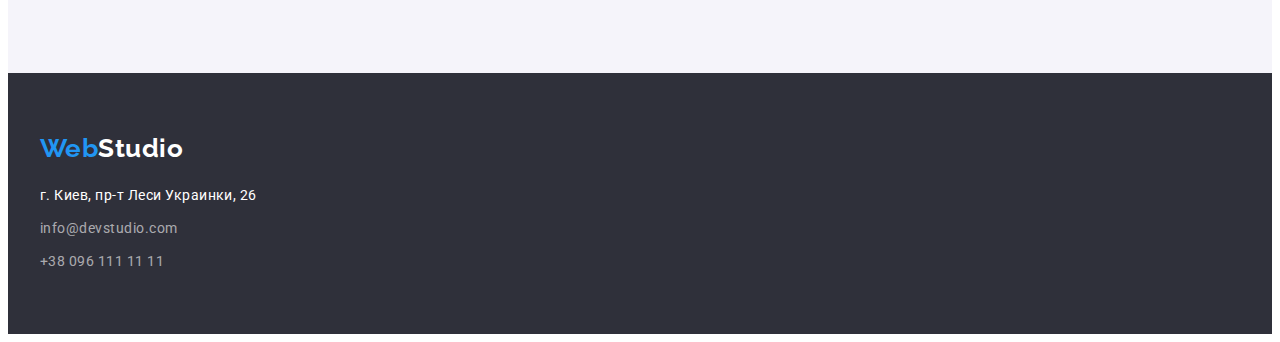
==== commit fe22fa7f: "upd styles team" ====
--- a/index.html
+++ b/index.html
@@ -170,29 +170,29 @@
                 <h3 class="team-user">Игорь Демьяненко</h3>
                 <p class="team-desc" lang="en">Product Designer</p>
                 <ul class="team-list-soc list">
-                  <li>
-                    <a href="">
+                  <li class="team-item-icon">
+                    <a href="" class="team-link-icon link">
                       <svg class="team-icon">
                         <use href="./images/icons.svg#icon-instagram"></use>
                       </svg>
                     </a>
                   </li>
-                  <li>
-                    <a href="">
+                  <li class="team-item-icon">
+                    <a href="" class="team-link-icon link">
                       <svg class="team-icon">
                         <use href="./images/icons.svg#icon-twitter"></use>
                       </svg>
                     </a>
                   </li>
-                  <li>
-                    <a href="">
+                  <li class="team-item-icon">
+                    <a href="" class="team-link-icon link">
                       <svg class="team-icon">
                         <use href="./images/icons.svg#icon-facebook"></use>
                       </svg>
                     </a>
                   </li>
-                  <li>
-                    <a href="">
+                  <li class="team-item-icon">
+                    <a href="" class="team-link-icon link">
                       <svg class="team-icon">
                         <use href="./images/icons.svg#icon-linkedin"></use>
                       </svg>
@@ -211,29 +211,29 @@
                 <h3 class="team-user">Ольга Репина</h3>
                 <p class="team-desc" lang="en">Frontend Developer</p>
                 <ul class="team-list-soc list">
-                  <li>
-                    <a href="">
+                  <li class="team-item-icon">
+                    <a href="" class="team-link-icon link">
                       <svg class="team-icon">
                         <use href="./images/icons.svg#icon-instagram"></use>
                       </svg>
                     </a>
                   </li>
-                  <li>
-                    <a href="">
+                  <li class="team-item-icon">
+                    <a href="" class="team-link-icon link">
                       <svg class="team-icon">
                         <use href="./images/icons.svg#icon-twitter"></use>
                       </svg>
                     </a>
                   </li>
-                  <li>
-                    <a href="">
+                  <li class="team-item-icon">
+                    <a href="" class="team-link-icon link">
                       <svg class="team-icon">
                         <use href="./images/icons.svg#icon-facebook"></use>
                       </svg>
                     </a>
                   </li>
-                  <li>
-                    <a href="">
+                  <li class="team-item-icon">
+                    <a href="" class="team-link-icon link">
                       <svg class="team-icon">
                         <use href="./images/icons.svg#icon-linkedin"></use>
                       </svg>
@@ -252,29 +252,29 @@
                 <h3 class="team-user">Николай Тарасов</h3>
                 <p class="team-desc" lang="en">Marketing</p>
                 <ul class="team-list-soc list">
-                  <li>
-                    <a href="">
+                  <li class="team-item-icon">
+                    <a href="" class="team-link-icon link">
                       <svg class="team-icon">
                         <use href="./images/icons.svg#icon-instagram"></use>
                       </svg>
                     </a>
                   </li>
-                  <li>
-                    <a href="">
+                  <li class="team-item-icon">
+                    <a href="" class="team-link-icon link">
                       <svg class="team-icon">
                         <use href="./images/icons.svg#icon-twitter"></use>
                       </svg>
                     </a>
                   </li>
-                  <li>
-                    <a href="">
+                  <li class="team-item-icon">
+                    <a href="" class="team-link-icon link">
                       <svg class="team-icon">
                         <use href="./images/icons.svg#icon-facebook"></use>
                       </svg>
                     </a>
                   </li>
-                  <li>
-                    <a href="">
+                  <li class="team-item-icon">
+                    <a href="" class="team-link-icon link">
                       <svg class="team-icon">
                         <use href="./images/icons.svg#icon-linkedin"></use>
                       </svg>
@@ -293,29 +293,29 @@
                 <h3 class="team-user">Михаил Ермаков</h3>
                 <p class="team-desc" lang="en">UI Designer</p>
                 <ul class="team-list-soc list">
-                  <li>
-                    <a href="">
+                  <li class="team-item-icon">
+                    <a href="" class="team-link-icon link">
                       <svg class="team-icon">
                         <use href="./images/icons.svg#icon-instagram"></use>
                       </svg>
                     </a>
                   </li>
-                  <li>
-                    <a href="">
+                  <li class="team-item-icon">
+                    <a href="" class="team-link-icon link">
                       <svg class="team-icon">
                         <use href="./images/icons.svg#icon-twitter"></use>
                       </svg>
                     </a>
                   </li>
-                  <li>
-                    <a href="">
+                  <li class="team-item-icon">
+                    <a href="" class="team-link-icon link">
                       <svg class="team-icon">
                         <use href="./images/icons.svg#icon-facebook"></use>
                       </svg>
                     </a>
                   </li>
-                  <li>
-                    <a href="">
+                  <li class="team-item-icon">
+                    <a href="" class="team-link-icon link">
                       <svg class="team-icon">
                         <use href="./images/icons.svg#icon-linkedin"></use>
                       </svg>
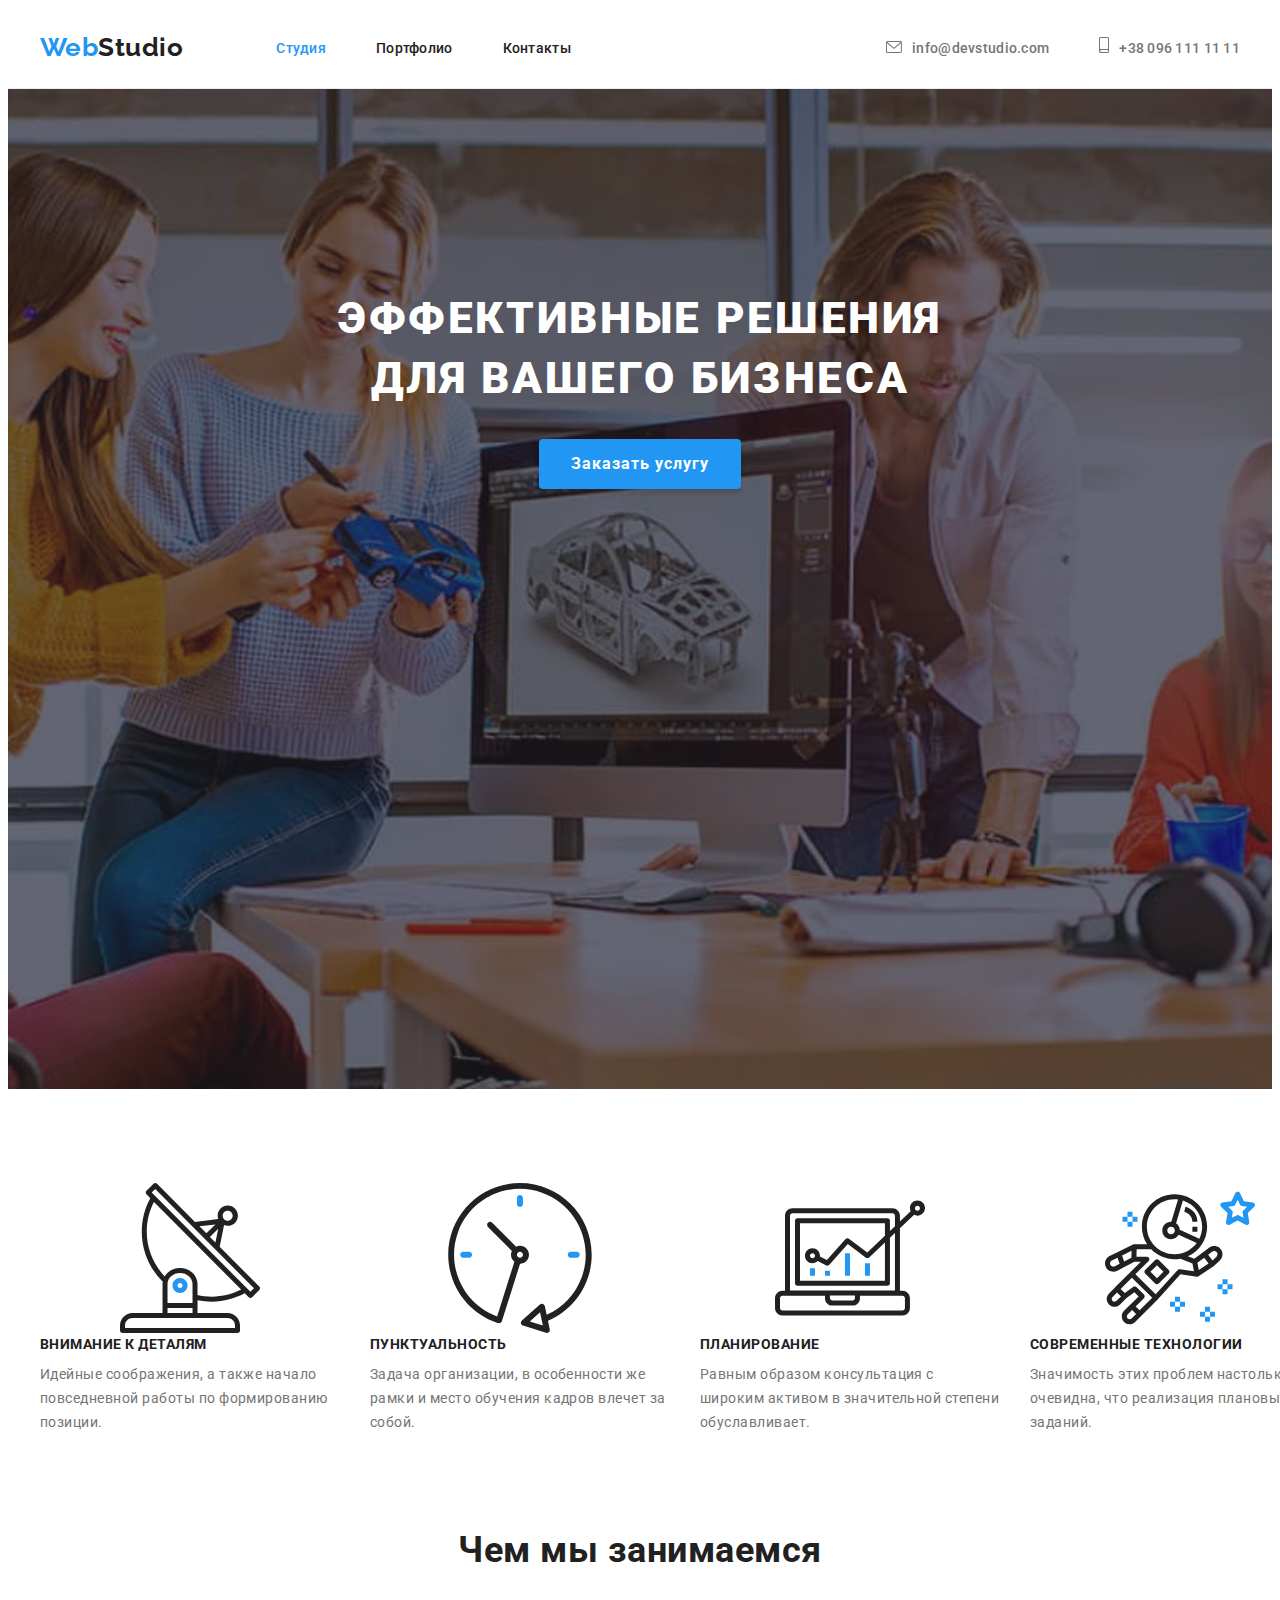
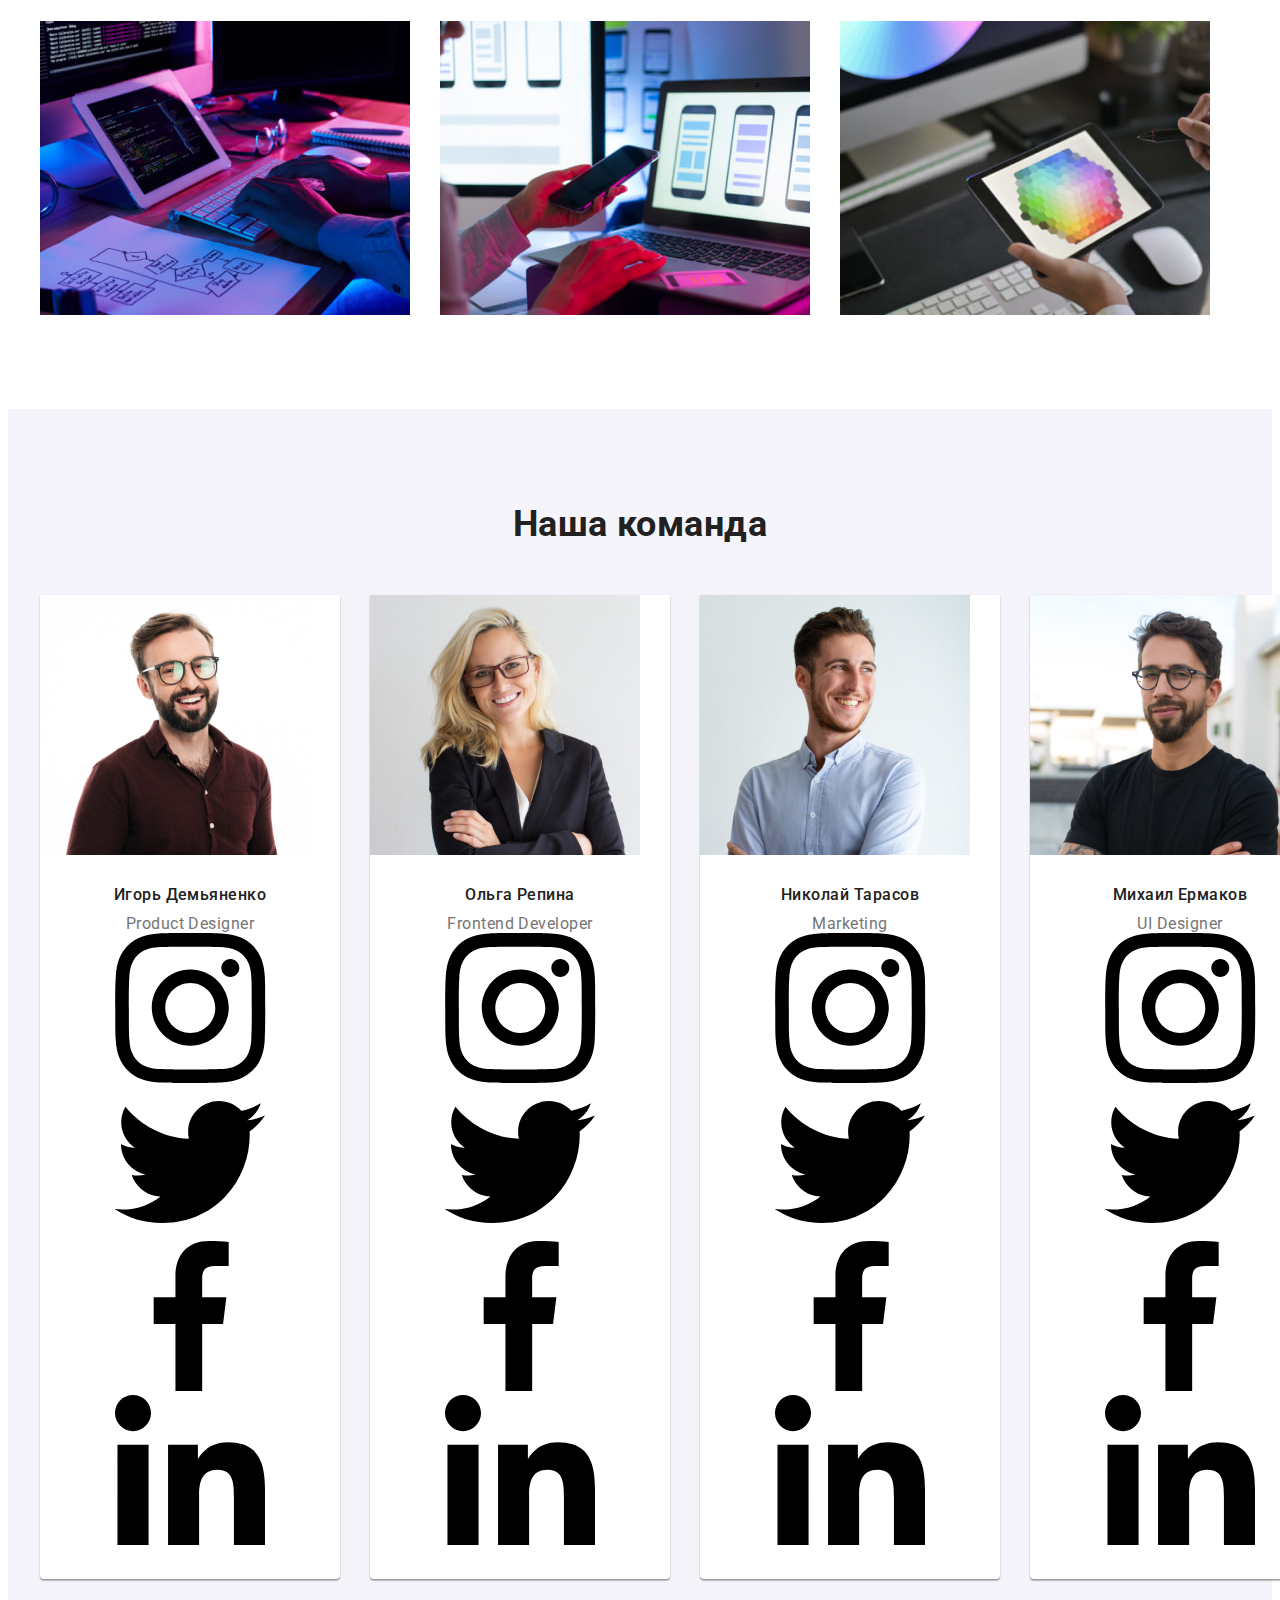
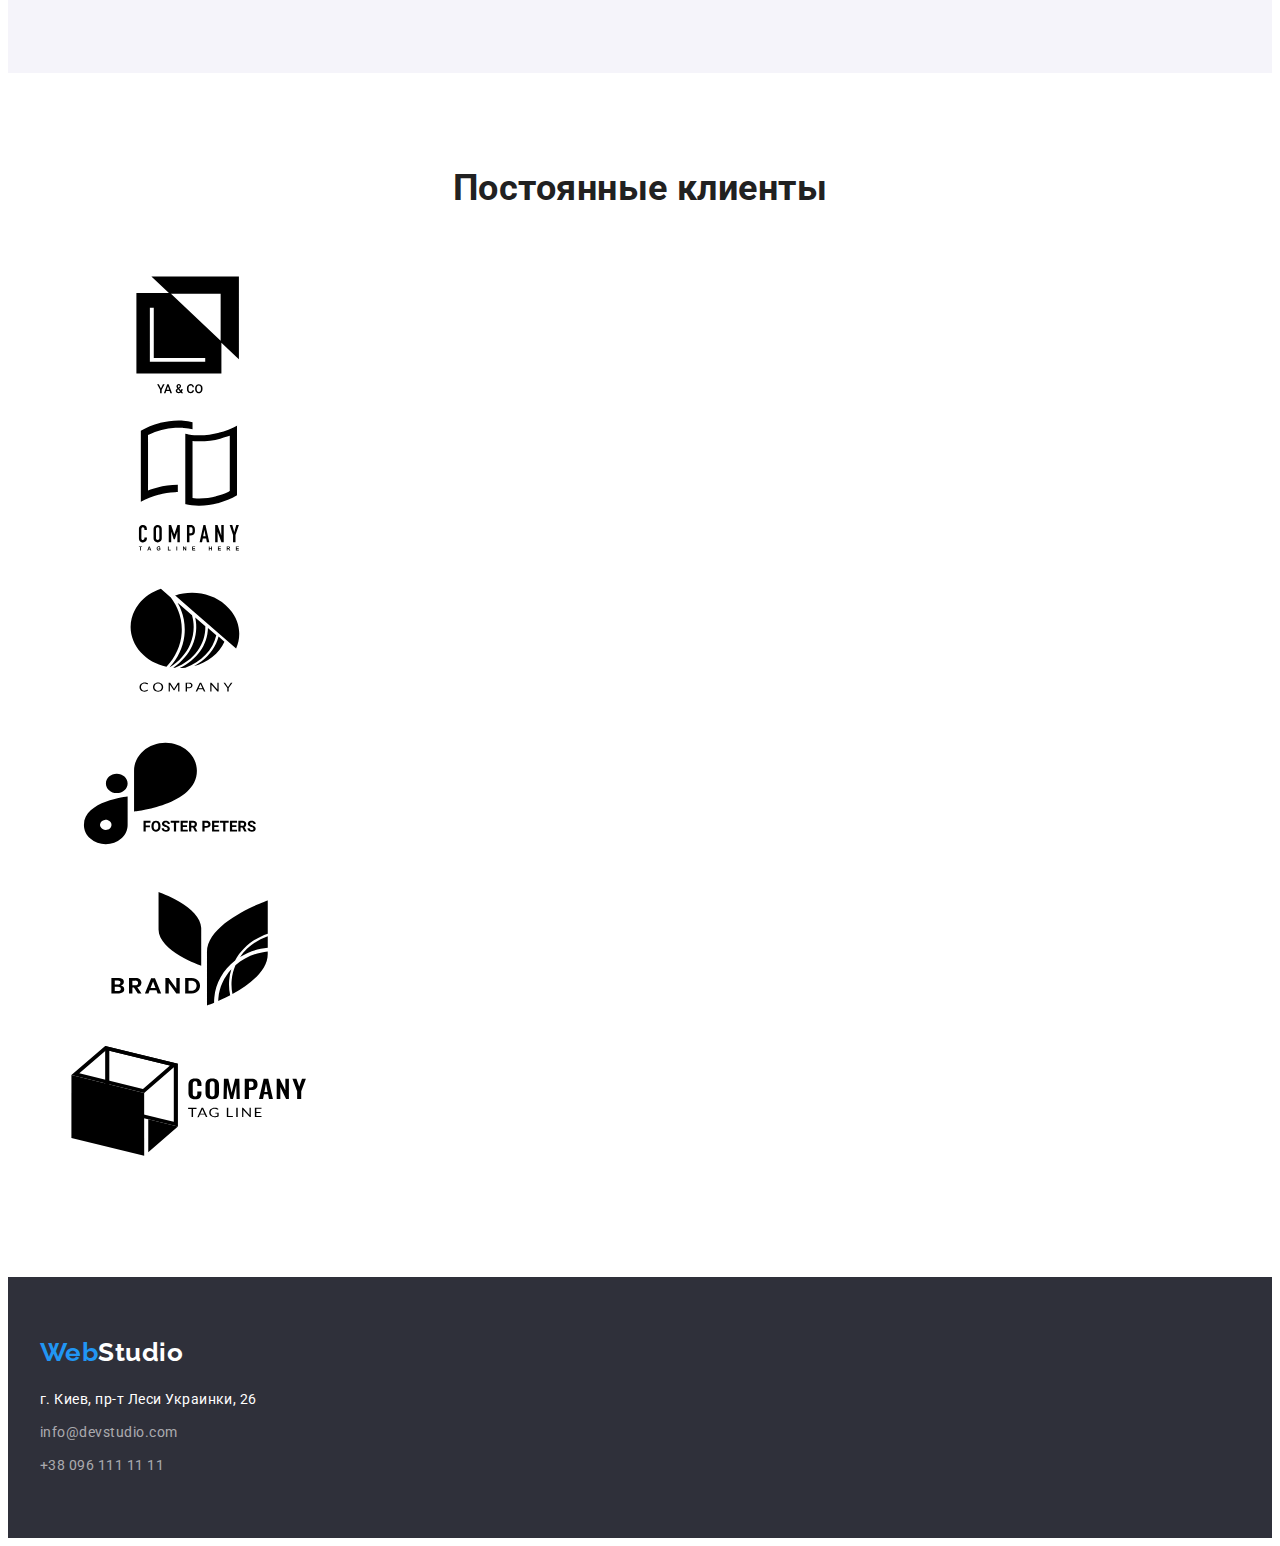
==== commit 278204c5: "upd clients styles" ====
--- a/index.html
+++ b/index.html
@@ -126,7 +126,7 @@
           </ul>
         </div>
       </section>
-      <!--Секция чем мы занимаемся-->
+      <!--Секция Чем мы занимаемся-->
       <section class="about-section section">
         <div class="container">
           <h2 class="title">Чем мы занимаемся</h2>
@@ -155,7 +155,7 @@
           </ul>
         </div>
       </section>
-      <!--Секция наша команда-->
+      <!--Секция Наша команда-->
       <section class="team section">
         <div class="container">
           <h2 class="title">Наша команда</h2>
@@ -323,6 +323,56 @@
                   </li>
                 </ul>
               </div>
+            </li>
+          </ul>
+        </div>
+      </section>
+      <!--Секция Наши постоянные клиенты-->
+      <section class="clients section">
+        <div class="container">
+          <h2 class="title">Постоянные клиенты</h2>
+          <ul class="clients-list list">
+            <li class="clients-item">
+              <a class="clients-link-icon link">
+                <svg class="clients-icon">
+                  <use href="./images/icons.svg#icon-logo01"></use>
+                </svg>
+              </a>
+            </li>
+            <li class="clients-item">
+              <a class="clients-link-icon link">
+                <svg class="clients-icon">
+                  <use href="./images/icons.svg#icon-logo02"></use>
+                </svg>
+              </a>
+            </li>
+            <li class="clients-item">
+              <a class="clients-link-icon link">
+                <svg class="clients-icon">
+                  <use href="./images/icons.svg#icon-logo03"></use>
+                </svg>
+              </a>
+            </li>
+            <li class="clients-item">
+              <a class="clients-link-icon link">
+                <svg class="clients-icon">
+                  <use href="./images/icons.svg#icon-logo04"></use>
+                </svg>
+              </a>
+            </li>
+            <li class="clients-item">
+              <a class="clients-link-icon link">
+                <svg class="clients-icon">
+                  <use href="./images/icons.svg#icon-logo05"></use>
+                </svg>
+              </a>
+            </li>
+            <li class="clients-item">
+              <a class="clients-link-icon link">
+                <svg class="clients-icon">
+                  <use href="./images/icons.svg#icon-logo06"></use>
+                </svg>
+              </a>
             </li>
           </ul>
         </div>
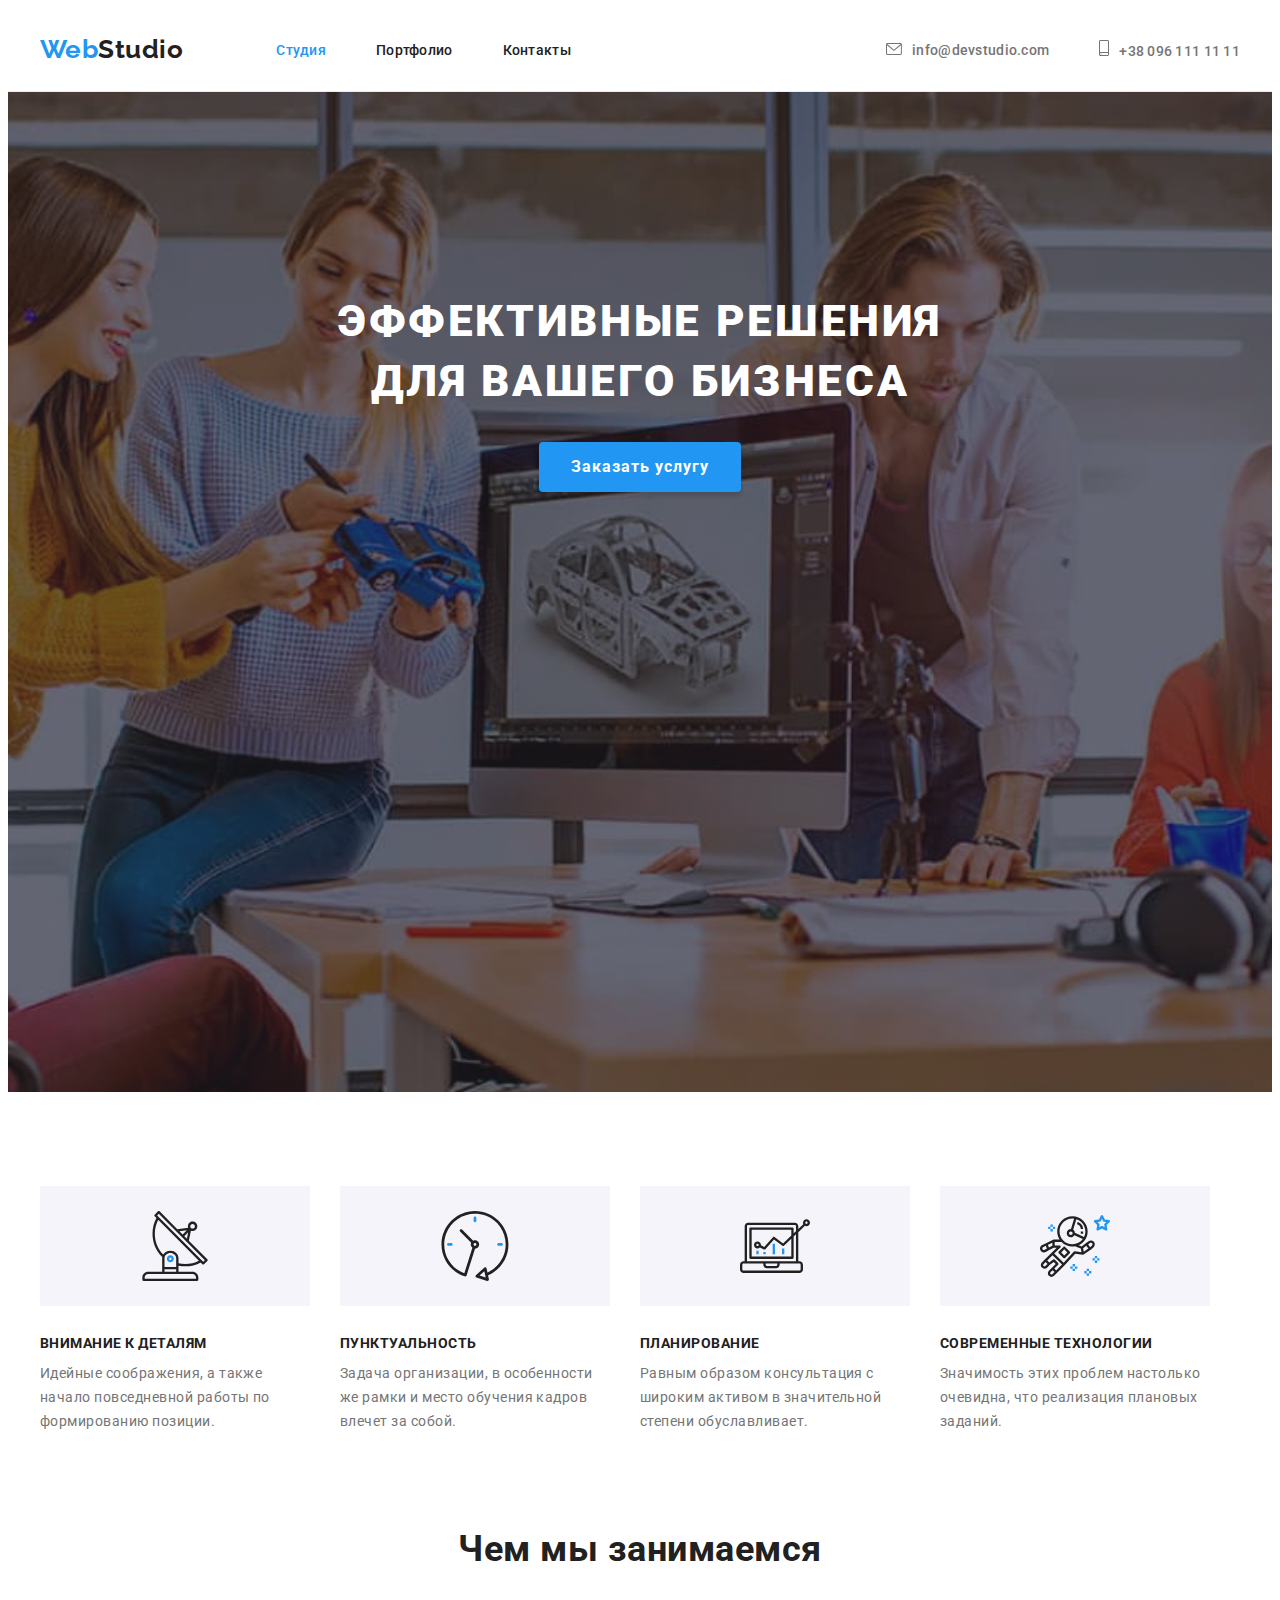
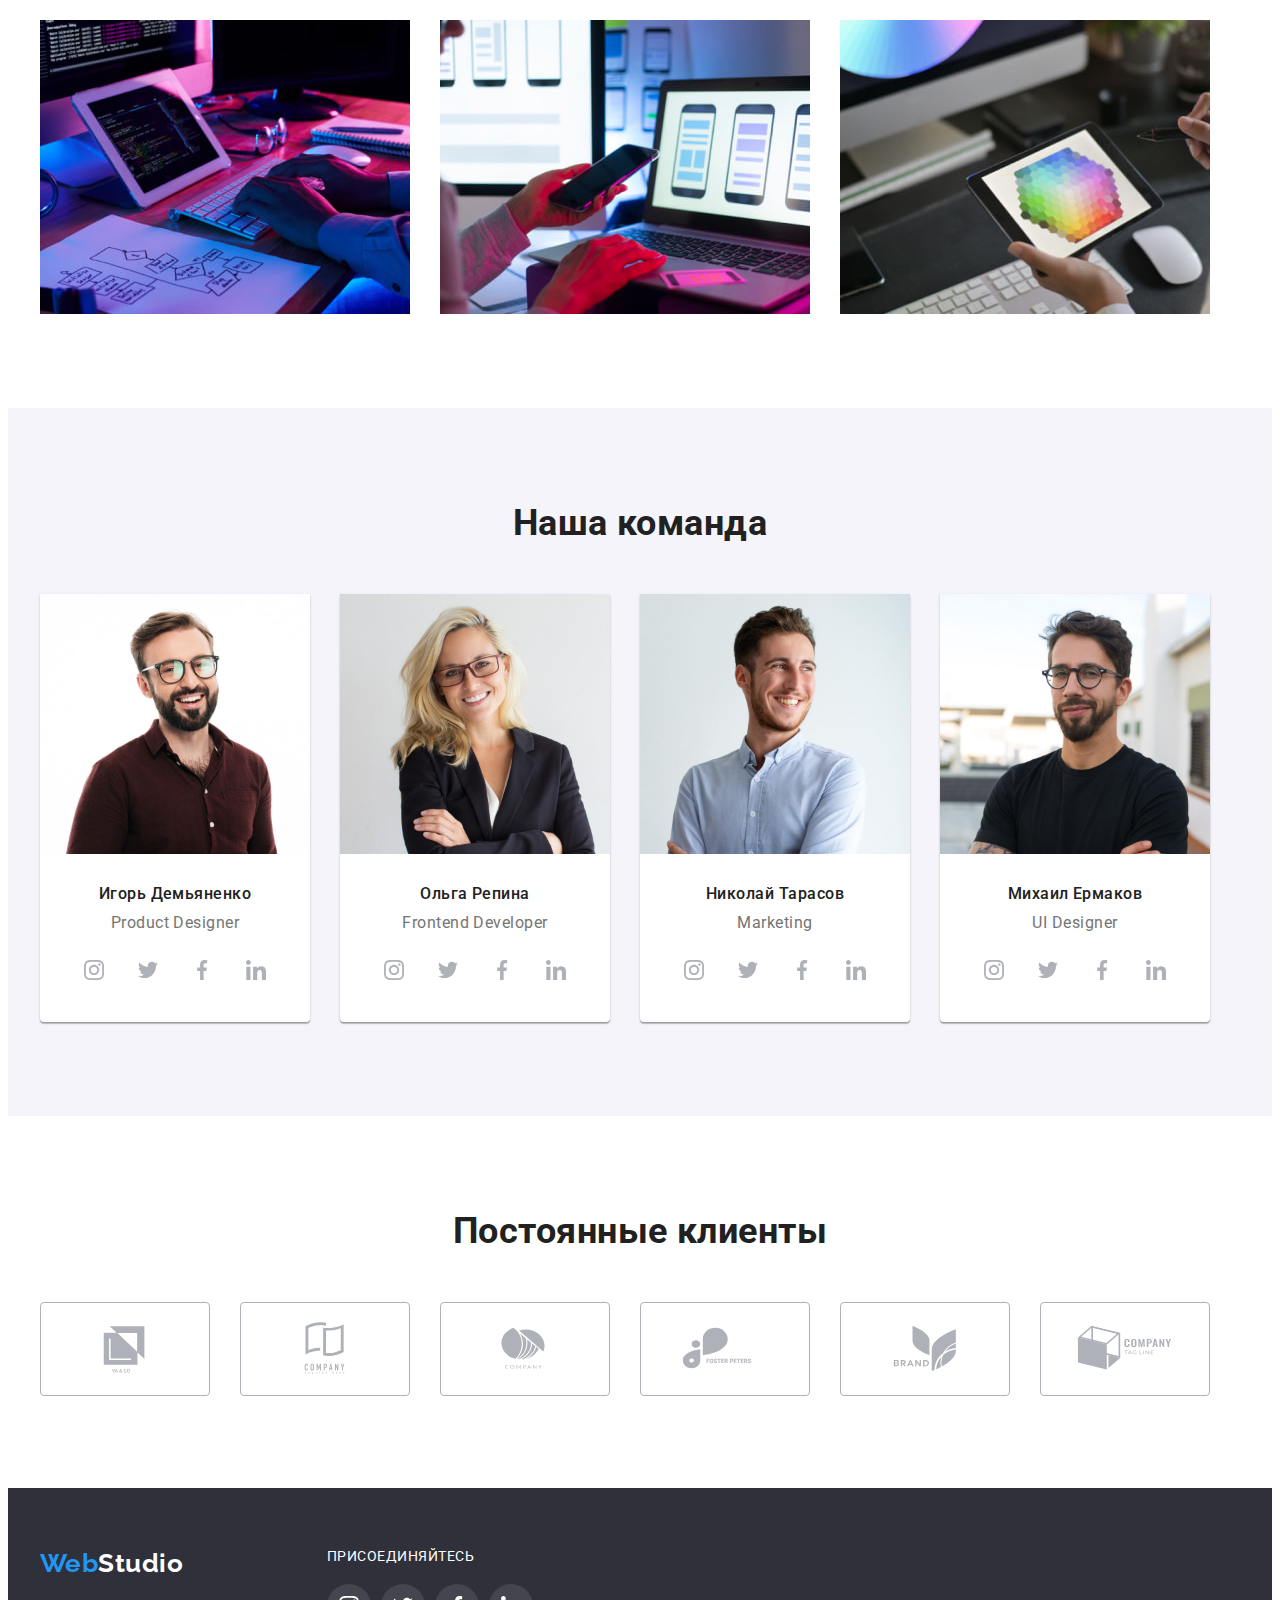
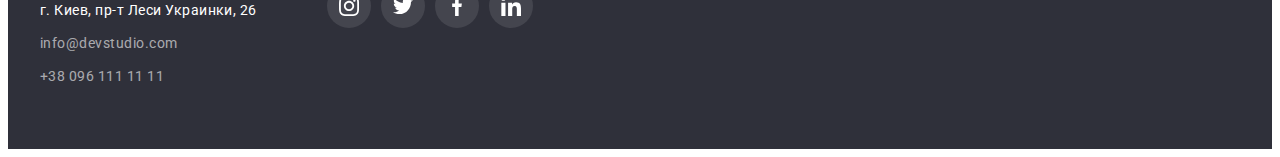
==== commit 8ba1e086: "upd footer" ====
--- a/index.html
+++ b/index.html
@@ -380,34 +380,69 @@
     </main>
     <!--Футер-->
     <footer class="footer">
-      <div class="container">
-        <a href="./index.html" class="footer-logo logo link"
+      <div class="footer-wrap container">
+        <div class="footer-contacts">
+          <a href="./index.html" class="footer-logo logo link"
           >Web<span class="logo-footer">Studio</span></a
-        >
-        <address>
-          <ul class="text list">
-            <li class="footer-item">
-              <a
+          >
+          <address>
+            <ul class="text list">
+              <li class="footer-item">
+                <a
                 href="https://goo.gl/maps/BZQKdsraXfpykEwU6"
                 target="_blank"
                 class="footer-link link"
                 >г. Киев, пр-т Леси Украинки, 26</a
-              >
-            </li>
-            <li class="footer-item">
-              <a
+                >
+              </li>
+              <li class="footer-item">
+                <a
                 href="mailto:info@devstudio.com"
                 class="footer-link-contact link"
                 >info@devstudio.com</a
-              >
-            </li>
-            <li class="footer-item">
-              <a href="tel:+380961111111" class="footer-link-contact link"
+                >
+              </li>
+              <li class="footer-item">
+                <a href="tel:+380961111111" class="footer-link-contact link"
                 >+38 096 111 11 11</a
-              >
-            </li>
-          </ul>
-        </address>
+                >
+                </li>
+            </ul>
+          </address>
+        </div>
+        <div class="footer-soc">
+          <p class="footer-title-soc">Присоединяйтесь</p>
+          <ul class="footer-list-soc list">
+            <li class="footer-item-soc">
+              <a class="footer-link-icon">
+                <svg class="footer-icon">
+                  <use href="./images/icons.svg#icon-instagram"></use>
+                </svg>
+              </a>
+            </li>
+            <li class="footer-item-soc">
+              <a class="footer-link-icon">
+                <svg class="footer-icon">
+                  <use href="./images/icons.svg#icon-twitter"></use>
+                </svg>
+              </a>
+            </li>
+            <li class="footer-item-soc">
+              <a class="footer-link-icon">
+                <svg class="footer-icon">
+                  <use href="./images/icons.svg#icon-facebook"></use>
+                </svg>
+              </a>
+            </li>
+            <li class="footer-item-soc">
+              <a class="footer-link-icon">
+                <svg class="footer-icon">
+                  <use href="./images/icons.svg#icon-linkedin"></use>
+                </svg>
+              </a>
+            </li>
+          </ul>
+        </div>
       </div>
     </footer>
   </body>
--- a/css/styles.css
+++ b/css/styles.css
@@ -5,6 +5,7 @@
   --fist-text-color: #212121;
   --second-text-color: #757575;
   --accent-color: #2196f3;
+  --soc-link-color: #afb1b8;
 }
 
 p,
@@ -69,8 +70,8 @@
 
 /*----HEADER---- */
 .header {
-  padding-top: 24px;
-  padding-bottom: 25px;
+  /* padding-top: 24px;
+  padding-bottom: 25px; */
   border-bottom: 1px solid #ececec;
 }
 .header-wrap,
@@ -86,6 +87,9 @@
   font-size: 26px;
   line-height: 1.19;
   color: var(--accent-color);
+}
+.nav {
+  align-items: center;
 }
 .nav-logo {
   margin-right: 93px;
@@ -114,6 +118,7 @@
   margin-right: 50px;
 }
 .nav-link {
+  display: block;
   font-weight: 500;
   line-height: 1.15;
   font-size: 14px;
@@ -189,6 +194,19 @@
 .advant-item {
   flex-basis: calc((100% - 120px) / 4);
 }
+.advant-icon-thumb {
+  display: flex;
+  width: 270px;
+  height: 120px;
+  justify-content: center;
+  align-items: center;
+  background-color: var(--background-second-color);
+  margin-bottom: 30px;
+}
+.advant-icon {
+  width: 70px;
+  height: 70px;
+}
 .advant-subtitle {
   font-weight: 700;
   line-height: 1.14;
@@ -229,8 +247,7 @@
   border-radius: 0px 0px 4px 4px;
 }
 .team-item-content {
-  padding-top: 30px;
-  padding-bottom: 30px;
+  padding: 30px 32px;
 }
 .team-user {
   font-weight: 500;
@@ -245,6 +262,68 @@
   line-height: 1.19;
   text-align: center;
   color: var(--second-text-color);
+  margin-bottom: 16px;
+}
+.team-list-soc {
+  display: flex;
+}
+.team-item-icon {
+  width: 44px;
+  height: 44px;
+}
+.team-item-icon + .team-item-icon {
+  margin-left: 10px;
+}
+.team-link-icon {
+  display: flex;
+  justify-content: center;
+  align-items: center;
+  width: 100%;
+  height: 100%;
+  border-radius: 50%;
+  color: var(--soc-link-color);
+}
+.team-link-icon:hover,
+.team-link-icon:focus {
+  color: var(--white-color);
+  background-color: var(--accent-color);
+}
+.team-icon {
+  width: 20px;
+  height: 20px;
+  fill: currentColor;
+}
+/* ----CLIENTS---- */
+.clients-list {
+  display: flex;
+}
+.clients-item {
+  display: flex;
+  width: 170px;
+  height: 92px;
+}
+.clients-item + .clients-item {
+  margin-left: 30px;
+}
+.clients-link-icon {
+  display: flex;
+  justify-content: center;
+  align-items: center;
+  width: 100%;
+  height: 100%;
+  border: 1px solid var(--soc-link-color);
+  border-radius: 4px;
+  color: var(--soc-link-color);
+}
+.clients-icon {
+  width: 106px;
+  height: 60px;
+  fill: currentColor;
+}
+.clients-link-icon:hover,
+.clients-link-icon:focus {
+  color: var(--accent-color);
+  border-color: var(--accent-color);
 }
 /* ----FOOTER---- */
 .footer {
@@ -252,6 +331,12 @@
   padding-top: 60px;
   padding-bottom: 60px;
 }
+.footer-wrap {
+  display: flex;
+}
+.footer-contacts {
+  margin-right: 70px;
+}
 .footer-logo {
   display: block;
   margin-bottom: 20px;
@@ -273,6 +358,44 @@
 .footer-item:not(:last-child) {
   margin-bottom: 9px;
 }
+.footer-title-soc {
+  font-weight: 700px;
+  font-size: 14px;
+  line-height: calc(16 / 14);
+  text-transform: uppercase;
+  color: var(--white-color);
+  margin-bottom: 20px;
+}
+.footer-list-soc {
+  display: flex;
+}
+.footer-item-soc {
+  width: 44px;
+  height: 44px;
+}
+.footer-item-soc + .footer-item-soc {
+  margin-left: 10px;
+}
+.footer-link-icon {
+  display: flex;
+  justify-content: center;
+  align-items: center;
+  width: 100%;
+  height: 100%;
+  border-radius: 50%;
+  background: rgba(255, 255, 255, 0.1);
+  color: var(--white-color);
+}
+.footer-link-icon:hover,
+.footer-link-icon:focus {
+  background-color: var(--accent-color);
+}
+.footer-icon {
+  width: 20px;
+  height: 20px;
+  fill: currentColor;
+}
+
 /* ----PORTFOLIO---- */
 .portfolio-list {
   display: flex;
@@ -315,6 +438,14 @@
   margin-right: 30px;
   flex-basis: calc((100% - 90px) / 3);
 }
+.gallery-link {
+  display: block;
+}
+.gallery-link:hover,
+.gallery-link:focus {
+  box-shadow: 0px 1px 1px rgba(0, 0, 0, 0.12), 0px 4px 4px rgba(0, 0, 0, 0.06),
+    1px 4px 6px rgba(0, 0, 0, 0.16);
+}
 .gallery-item-content {
   padding: 20px 24px;
   border: 1px solid #eeeeee;
